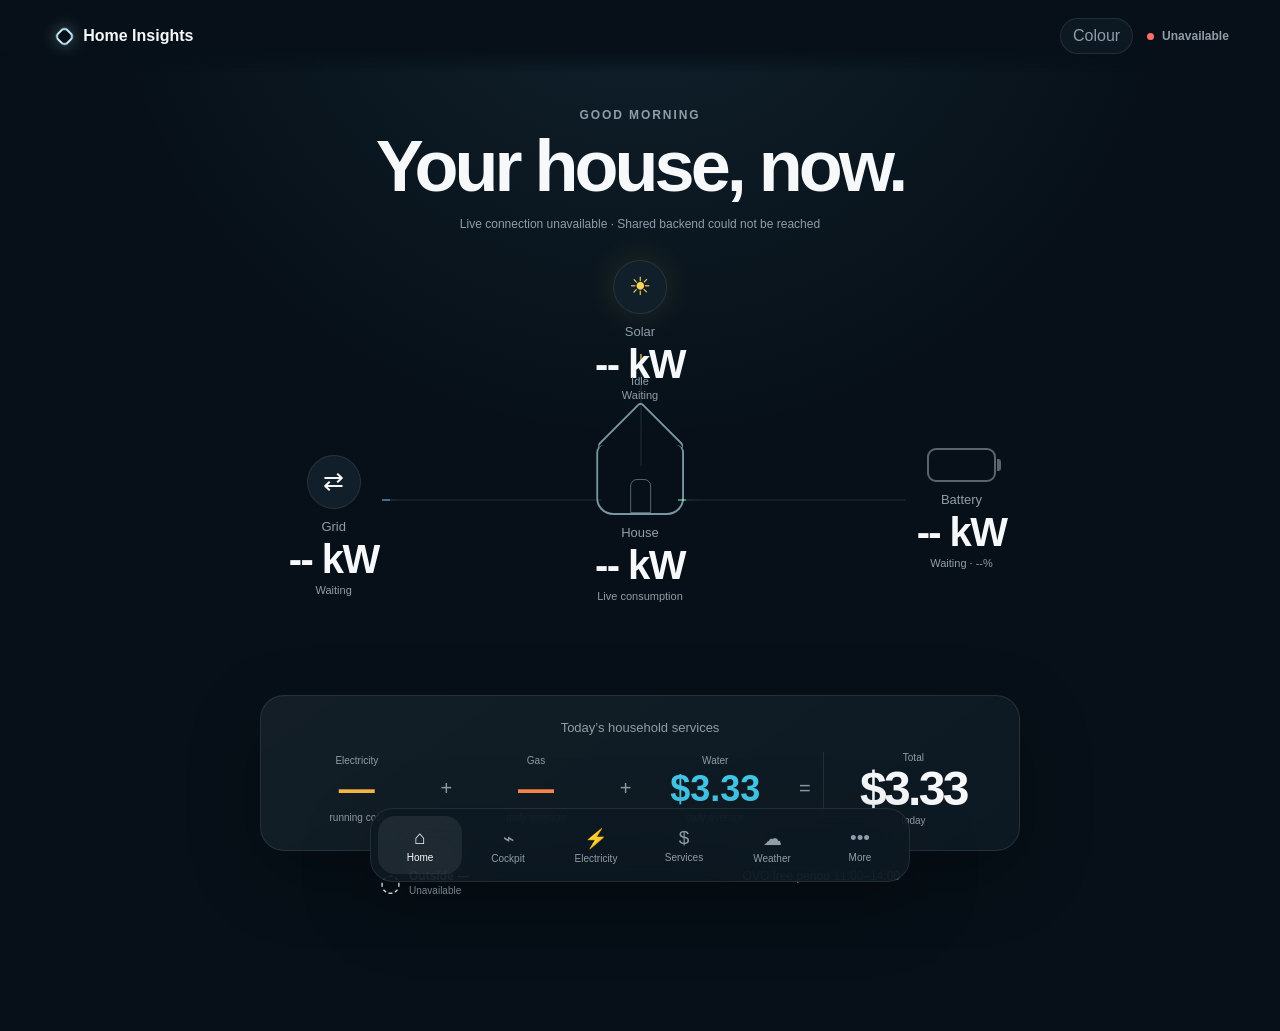
==== index.html @ d52b0e2b "cockpit" ====
<!doctype html>
<html lang="en">
<head>
  <meta charset="utf-8">
  <meta name="viewport" content="width=device-width,initial-scale=1,viewport-fit=cover">
  <meta name="theme-color" content="#071018">
  <title>Home Insights</title>
  <link rel="stylesheet" href="css/app.css">
  <link rel="stylesheet" href="css/electricity.css">
  <link rel="stylesheet" href="css/design-system.css?v=20260808v1">
  <link rel="stylesheet" href="css/cockpit.css?v=20260830v1">
</head>
<body>
  <div class="app-shell">
    <header class="topbar">
      <button class="brand" data-page-link="home" aria-label="Home Insights home"><span class="brand-mark"></span><span>Home Insights</span></button>
      <div class="top-actions">
        <div class="theme-picker" aria-label="Colour scheme">
          <button class="theme-button" id="themeButton" aria-expanded="false" aria-controls="themeMenu">Colour</button>
          <div class="theme-menu" id="themeMenu" hidden>
            <button data-theme="minimal"><i class="theme-swatch minimal"></i>Minimal</button>
            <button data-theme="original"><i class="theme-swatch original"></i>Original</button>
            <button data-theme="lcars"><i class="theme-swatch lcars"></i>LCARS</button>
            <button data-theme="tron"><i class="theme-swatch tron"></i>Tron</button>
            <button data-theme="hal"><i class="theme-swatch hal"></i>2001</button>
          </div>
        </div>
        <div class="live-pill" id="livePill"><span></span><b id="liveText">Connecting</b></div>
      </div>
    </header>

    <main>
      <section class="page active" id="home" aria-labelledby="homeTitle">
        <div class="page-intro home-intro"><p class="eyebrow" id="greeting">Good evening</p><h1 id="homeTitle">Your house, now.</h1><p class="updated" id="updatedAt">Waiting for live data…</p></div>
        <div class="home-stage" aria-label="Live household electricity flow">
          <div class="flow-path path-solar" id="solarFlow"><i></i></div><div class="flow-path path-grid" id="gridFlow"><i></i></div><div class="flow-path path-battery" id="batteryFlow"><i></i></div>
          <button class="energy-node node-solar" data-page-link="solar"><span class="node-icon sun-icon">☀</span><span class="node-label">Solar</span><strong id="solarNow">-- kW</strong><small id="solarState">Waiting</small></button>
          <button class="energy-node node-grid" data-page-link="electricity"><span class="node-icon">⇄</span><span class="node-label">Grid <b class="free-badge" id="freeBadge" hidden>FREE</b></span><strong id="gridNow">-- kW</strong><small id="gridState">Waiting</small></button>
          <div class="house-node"><span class="house-status" id="houseState">Idle</span><span class="house-outline"><i></i></span><span class="node-label">House</span><strong id="houseNow">-- kW</strong><small>Live consumption</small></div>
          <button class="energy-node node-battery" data-page-link="battery"><span class="battery-icon"><i id="batteryFill"></i></span><span class="node-label">Battery</span><strong id="batteryPowerNow">-- kW</strong><small><span id="batteryState">Waiting</span> · <span id="batterySoc">--%</span></small></button>
        </div>
        <button class="today-cost" data-page-link="costs"><span>Today’s household services</span><div class="home-cost-equation"><div><small>Electricity</small><b id="homeElectricityCost">—</b><em>running cost</em></div><i>+</i><div><small>Gas</small><b id="homeGasCost">—</b><em>daily average</em></div><i>+</i><div><small>Water</small><b id="homeWaterCost">—</b><em>daily average</em></div><i>=</i><div class="home-cost-result"><small>Total</small><strong id="homeTotalCost">—</strong><em>today</em></div></div></button>
        <div class="home-foot"><button class="weather-glance" data-page-link="weather"><span id="weatherIcon">◌</span><b id="outsideTemp">Outside —</b><small id="weatherSummary">Weather loading…</small></button><span id="tariffStatus">OVO free period 11:00–14:00</span></div>
      </section>

      <section class="page" id="electricity" aria-labelledby="electricityTitle">
        <div class="electricity-intro-row">
          <div class="page-intro electricity-intro"><p class="eyebrow">Electricity</p><h1 id="electricityTitle">Energy, cost and history.</h1><p class="electricity-subtitle">Live household energy above. Your complete grid history below.</p></div>
          <div class="electricity-live-status"><span class="pulse-dot"></span><b>Live</b><small id="electricityLiveStatus">Home Assistant connected</small></div>
        </div>
        <section class="electricity-hero" aria-label="Today’s electricity summary">
          <button class="electricity-cost-hero" data-expand="electricityCost">
            <span class="cost-kicker" id="electricityCostKicker">Today’s electricity</span>
            <strong id="electricityTotal">—</strong>
            <span class="cost-caption" id="electricitySelectedDate">Today so far</span>
            <span class="cost-detail-link">View calculation <i>⌄</i></span>
          </button>
          <div class="daily-flow electricity-flow-grid">
            <div class="flow-total flow-solar"><span>Solar</span><strong id="solarToday">—</strong><small id="solarPeriodLabel">generated</small></div>
            <div class="flow-total flow-house"><span>House</span><strong id="loadToday">—</strong><small id="loadPeriodLabel">used</small></div>
            <div class="flow-total flow-import"><span>Imported</span><strong id="importToday">—</strong><small>from grid</small></div>
            <div class="flow-total flow-export"><span>Exported</span><strong id="exportToday">—</strong><small>to grid</small></div>
          </div>
        </section>
        <div class="details-panel electricity-cost-panel" id="electricityCost"><div><span id="supplyLabel">Supply charge</span><strong id="supplyCost">—</strong></div><div><span>Paid imports</span><strong id="paidEnergyCost">—</strong></div><div><span>Free 11–2 energy</span><strong id="freeEnergyUsed">— kWh</strong></div><div><span>Feed-in credit</span><strong class="negative-value" id="exportCredit">—</strong></div><div class="details-total"><span id="netCostLabel">Net electricity cost</span><strong id="electricityDetailTotal">—</strong></div></div>
        <section class="explore-section electricity-flow-section" aria-labelledby="energyFlowTitle">
          <div class="explore-head electricity-explore-head">
            <div><p class="eyebrow" id="energyFlowEyebrow">Today · energy flow</p><h2 id="energyFlowTitle">Where the electricity went</h2><p class="chart-note">Band width represents energy. Choose any imported Sigenergy day.</p></div><div class="sankey-date-control"><label for="sankeyDate">Date</label><input id="sankeyDate" type="date"><small id="sankeyStatus">Shared backend</small></div>
          </div>
          <div class="sankey-card">
            <div class="sankey-diagram" id="energySankey" aria-label="Today’s household energy flow diagram"></div>
            <div class="sankey-summary" id="sankeySummary">
              <div><span>Solar direct to house</span><strong id="flowSolarHouse">—</strong></div>
              <div><span>Solar to battery</span><strong id="flowSolarBattery">—</strong></div>
              <div><span>Solar exported</span><strong id="flowSolarGrid">—</strong></div>
              <div><span>Grid to house</span><strong id="flowGridHouse">—</strong></div>
              <div><span>Grid to battery</span><strong id="flowGridBattery">—</strong></div>
              <div><span>Battery to house</span><strong id="flowBatteryHouse">—</strong></div>
            </div>
          </div>
        </section>
        <section class="explore-section electricity-live-chart-section">
          <div class="explore-head electricity-explore-head"><div><p class="eyebrow" id="powerChartEyebrow">Today · live</p><h2 id="powerChartTitle">Power flows through the day</h2><p class="chart-note" id="powerChartNote">Sigenergy-style live power: solar and grid import above zero; battery charging, grid export and other outward flows below zero.</p></div></div>
          <div class="live-series-legend"><span class="solar">Solar</span><span class="battery">Battery</span><span class="grid">Grid</span><span class="load">Load</span></div>
          <div class="interactive-chart sigenergy-chart live-power-chart" id="electricityLiveChart" aria-label="Live power metrics chart"></div>
        </section>
        <section class="explore-section electricity-history-section">
          <div class="explore-head electricity-explore-head"><div><p class="eyebrow">Electricity history</p><h2>Grid import and solar export</h2><p class="chart-note" id="electricityHistoryNote">Actual Powershop half-hour meter data from 1 Jan 2019 to 18 Sep 2025.</p></div>
          <div class="range-control electricity-range" data-chart-range="electricity"><button data-range="7">1W</button><button data-range="30">1M</button><button data-range="365">1Y</button><button class="active" data-range="all">All</button></div></div>
          <div class="year-strip" data-chart-range-secondary="electricity" aria-label="Choose historical year"><button data-range="year:2019">2019</button><button data-range="year:2020">2020</button><button data-range="year:2021">2021</button><button data-range="year:2022">2022</button><button data-range="year:2023">2023</button><button data-range="year:2024">2024</button><button data-range="year:2025">2025</button><button class="active" data-range="all">All years</button></div>
          <div class="history-kpis"><div><span>Period imported</span><strong id="historyImport">—</strong></div><div><span>Period exported</span><strong id="historyExport">—</strong></div><div><span>Net grid energy</span><strong id="historyNet">—</strong></div><div><span>Coverage</span><strong id="historyCoverage">—</strong></div></div>
          <div class="series-toggle" data-series-toggle="electricity"><button class="active" data-series="import">Import</button><button class="active" data-series="export">Export</button><button data-series="net">Net grid</button></div>
          <div class="history-scroll-shell"><div class="interactive-chart history-bar-chart" id="electricityChart" aria-label="Scrollable electricity history chart"></div></div><p class="scroll-hint">Drag or scroll sideways to move through time.</p>
          <div class="timeline-events"><span style="--event-pos:0%"><i></i>2019 data begins</span><span style="--event-pos:82%"><i></i>Battery · Aug 2025</span><span style="--event-pos:84%"><i></i>Amber · Sep 2025</span><span style="--event-pos:94%"><i></i>OVO · May 2026</span></div>
        </section>
      </section>

      <section class="page centered-page" id="battery" aria-labelledby="batteryTitle">
        <div class="page-intro centered"><p class="eyebrow">Battery</p><h1 id="batteryTitle">Stored energy.</h1></div>
        <div class="battery-hero"><div class="battery-shell"><div id="batteryHeroFill"></div></div><strong id="batteryHeroSoc">--%</strong><span id="batteryHeroKwh">— kWh usable</span><small id="batteryHeroState">Waiting for live data</small></div>
        <section class="explore-section"><div class="explore-head"><div><p class="eyebrow">Explore</p><h2>Charge history</h2></div><div class="range-control" data-chart-range="battery"><button class="active" data-range="live">Live</button><button data-range="7">7D</button><button data-range="30">30D</button></div></div><div class="interactive-chart" id="batteryChart" aria-label="Interactive battery chart"></div></section>
      </section>

      <section class="page centered-page" id="solar" aria-labelledby="solarTitle">
        <div class="page-intro centered"><p class="eyebrow">Solar</p><h1 id="solarTitle">Today’s sunlight.</h1></div>
        <div class="solar-hero"><div class="solar-orb">☀</div><strong id="solarHeroNow">-- kW</strong><span>producing now</span><small id="solarHeroToday">Today — kWh</small></div>
        <section class="explore-section"><div class="explore-head"><div><p class="eyebrow">Explore</p><h2>Generation history</h2></div><div class="range-control" data-chart-range="solar"><button class="active" data-range="live">Live</button><button data-range="7">7D</button><button data-range="30">30D</button><button data-range="365">1Y</button></div></div><div class="interactive-chart" id="solarChart" aria-label="Interactive solar chart"></div></section>
      </section>

      <section class="page" id="costs" aria-labelledby="costsTitle">
        <div class="page-intro"><p class="eyebrow">Services</p><h1 id="costsTitle">What the house cost.</h1><input class="date-picker" id="costDate" type="date" aria-label="Choose date"></div>
        <div class="service-costs"><button class="service-card electricity-service" data-expand="serviceElectricity"><span>⚡</span><small>Electricity</small><strong id="costElectricity">—</strong><em>Tariff calculated</em></button><button class="service-card gas-service" data-page-link="gas"><span>♨</span><small>Gas</small><strong id="costGas">—</strong><em id="costGasCaption">Add a meter reading</em></button><button class="service-card water-service" data-expand="serviceWater"><span>●</span><small>Water</small><strong id="costWater">—</strong><em id="costWaterCaption">Latest bill daily average</em></button></div>
        <div class="service-total"><span>Total</span><strong id="costTotal">—</strong></div>
        <div class="details-panel service-detail" id="serviceElectricity"><p>Supply charge + paid imports − export credit. Imports from 11:00–14:00 are free.</p></div><div class="details-panel service-detail" id="serviceGas"><p>Gas is averaged between consecutive meter readings or bills.</p></div><div class="details-panel service-detail" id="serviceWater"><p>Water is averaged across each billing period.</p></div>
        <section class="explore-section"><div class="explore-head"><div><p class="eyebrow">Explore</p><h2>Services over time</h2></div><div class="range-control" data-chart-range="costs"><button data-range="7">7D</button><button class="active" data-range="30">30D</button><button data-range="365">1Y</button></div></div><div class="chart-legend"><span><i class="legend-electricity"></i>Electricity</span><span><i class="legend-gas"></i>Gas</span><span><i class="legend-water"></i>Water</span></div><div class="interactive-chart" id="costsChart" aria-label="Interactive household services cost chart"></div></section>
      </section>

      <section class="page gas-v2-page" id="gas" aria-labelledby="gasTitle">
        <div class="page-intro gas-intro"><div><p class="eyebrow">Gas · V2</p><h1 id="gasTitle">Use less. See the difference.</h1><p class="updated" id="gasCoverage">Add two cumulative meter readings to calculate actual usage between them.</p></div><button class="gas-add-button" data-open-meter="gas">+ Add meter reading</button></div>
        <section class="gas-hero" aria-label="Latest gas usage">
          <div class="gas-hero-main"><span>Latest measured period</span><strong id="gasLatestDaily">—</strong><small id="gasLatestPeriod">Waiting for two readings</small></div>
          <div class="gas-kpi"><span>Gas used</span><strong id="gasLatestMj">—</strong><small id="gasLatestUnits">between readings</small></div>
          <div class="gas-kpi"><span>Estimated cost</span><strong id="gasLatestCost">—</strong><small>usage + daily supply</small></div>
          <div class="gas-kpi"><span>Change</span><strong id="gasLatestChange">—</strong><small id="gasChangeCaption">versus previous period</small></div>
        </section>
        <section class="gas-goal-card">
          <div><p class="eyebrow">Reduction goal</p><h2>On the way to zero gas.</h2><p id="gasGoalText">Your first two readings establish the baseline.</p></div>
          <div class="gas-goal-meter"><div><i id="gasGoalFill"></i></div><strong id="gasGoalPercent">—</strong><small>reduction from baseline</small></div>
        </section>
        <section class="explore-section gas-history-section">
          <div class="explore-head"><div><p class="eyebrow">Daily profile</p><h2>Usage between meter readings</h2><p class="chart-note">Each interval is spread evenly across its days. Drag or scroll sideways to move through time.</p></div><div class="range-control" id="gasRange"><button data-gas-range="30">1M</button><button class="active" data-gas-range="90">3M</button><button data-gas-range="365">1Y</button><button data-gas-range="all">All</button></div></div>
          <div class="gas-chart-legend"><span><i></i>Daily gas</span><span id="gasChartUnit">MJ/day</span></div>
          <div class="gas-chart-shell" id="gasChart" aria-label="Scrollable daily gas use chart"></div>
        </section>
        <section class="gas-lower-grid">
          <div class="gas-panel"><div class="gas-panel-head"><div><p class="eyebrow">Readings</p><h2>Meter history</h2></div><button class="gas-secondary-button" data-open-meter="gas">Add reading</button></div><div id="gasReadingList" class="gas-reading-list"></div></div>
          <div class="gas-panel"><div class="gas-panel-head"><div><p class="eyebrow">Calculation</p><h2>Gas settings</h2></div></div><div class="gas-settings-grid"><label>Energy conversion <span>MJ per meter unit</span><input id="gasMjPerUnit" type="number" min="0.01" step="0.01" value="38.61"></label><label>Usage rate <span>cents per MJ</span><input id="gasRate" type="number" min="0" step="0.001" value="3.20"></label><label>Daily supply <span>dollars per day</span><input id="gasSupply" type="number" min="0" step="0.01" value="0.90"></label></div><p class="gas-settings-note">Enter the conversion and rates shown on your latest gas bill. Changes save automatically in this browser.</p></div>
        </section>
      </section>


      <section class="page cockpit-page" id="cockpit" aria-labelledby="cockpitTitle">
        <div class="cockpit-header">
          <div><p class="cockpit-kicker">Whole-house command</p><h1 id="cockpitTitle">COCKPIT</h1></div>
          <div class="cockpit-clock"><strong id="cockpitTime">--:--:--</strong><span id="cockpitDate">SYSTEM TIME</span></div>
          <div class="cockpit-status"><i id="cockpitStatusLamp"></i><b id="cockpitLinkState">LINKING</b><span id="cockpitUpdated">Awaiting telemetry</span></div>
        </div>

        <div class="cockpit-alert" id="cockpitTariff"><b>PAID GRID</b><span>Free import window 11:00–14:00</span><strong id="cockpitTariffCountdown">—</strong></div>

        <div class="cockpit-grid">
          <section class="cockpit-panel cockpit-energy">
            <header><span>01</span><div><b>POWER ROUTING</b><small>LIVE · kW</small></div></header>
            <div class="cockpit-flow" aria-label="Live electricity flow">
              <div class="cp-source cp-solar"><span>☀</span><small>SOLAR</small><strong id="cpSolar">—</strong></div>
              <div class="cp-source cp-grid"><span>⇄</span><small>GRID</small><strong id="cpGrid">—</strong><em id="cpGridMode">IDLE</em></div>
              <div class="cp-core"><i></i><small>HOUSE LOAD</small><strong id="cpHouse">—</strong></div>
              <div class="cp-source cp-battery"><span class="cp-battery-shell"><i id="cpBatteryFill"></i></span><small>BATTERY</small><strong id="cpBattery">—</strong><em id="cpBatteryMode">IDLE</em></div>
              <svg class="cp-flow-lines" viewBox="0 0 600 330" aria-hidden="true"><path class="solar-line" d="M300 55V134"/><path class="grid-line" d="M105 205H244"/><path class="battery-line" d="M356 205H495"/></svg>
            </div>
            <div class="cockpit-soc"><span>STATE OF CHARGE</span><div><i id="cpSocBar"></i></div><strong id="cpSoc">—%</strong></div>
          </section>

          <section class="cockpit-panel cockpit-resources">
            <header><span>02</span><div><b>RESOURCE LOAD</b><small>TODAY / CURRENT PERIOD</small></div></header>
            <div class="cp-resource electricity"><span>⚡</span><div><small>ELECTRICITY</small><strong id="cpElectricityUse">— kWh</strong><em id="cpElectricityCost">—</em></div><svg id="cpElectricitySpark" viewBox="0 0 160 38"></svg></div>
            <div class="cp-resource gas"><span>♨</span><div><small>GAS</small><strong id="cpGasUse">— MJ</strong><em id="cpGasCost">—</em></div><svg id="cpGasSpark" viewBox="0 0 160 38"></svg></div>
            <div class="cp-resource water"><span>●</span><div><small>WATER</small><strong id="cpWaterUse">— L</strong><em id="cpWaterCost">—</em></div><svg id="cpWaterSpark" viewBox="0 0 160 38"></svg></div>
            <div class="cp-total"><span>HOUSEHOLD SERVICES</span><strong id="cpTotalCost">—</strong><small>today</small></div>
          </section>

          <section class="cockpit-panel cockpit-environment">
            <header><span>03</span><div><b>ENVIRONMENT</b><small>BRUNSWICK / LOCAL</small></div></header>
            <div class="cp-weather"><span id="cpWeatherIcon">◌</span><strong id="cpOutsideTemp">—°</strong><div><b id="cpWeatherText">LOADING</b><small>Feels <i id="cpFeels">—°</i></small></div></div>
            <div class="cp-facts"><div><span>HUMIDITY</span><strong id="cpHumidity">—%</strong></div><div><span>WIND</span><strong id="cpWind">—</strong></div><div><span>RAIN</span><strong id="cpRain">—%</strong></div><div><span>FORECAST</span><strong id="cpForecast">—</strong></div></div>
          </section>

          <section class="cockpit-panel cockpit-infrastructure">
            <header><span>04</span><div><b>INFRASTRUCTURE</b><small>OPTIONAL HA ENTITIES</small></div></header>
            <div class="cp-infra-grid" id="cpInfrastructure"><div><span>HOME ASSISTANT</span><strong id="cpHaStatus">CHECKING</strong><small id="cpHaDetail">Shared bridge</small></div><div><span>INTERNET</span><strong id="cpInternet">NOT MAPPED</strong><small id="cpInternetDetail">Add optional entity mapping</small></div><div><span>NETWORK</span><strong id="cpNetwork">NOT MAPPED</strong><small id="cpNetworkDetail">Latency / throughput</small></div><div><span>RECORDER</span><strong id="cpRecorder">CHECKING</strong><small id="cpRecorderDetail">Daily history</small></div></div>
          </section>

          <section class="cockpit-panel cockpit-controls">
            <header><span>05</span><div><b>HOUSE CONTROLS</b><small>HOME ASSISTANT · ALLOW-LISTED</small></div></header>
            <div class="cp-control-message" id="cpControlMessage">Safe controls appear here when configured in the Home Assistant bridge.</div>
            <div class="cp-control-grid" id="cpControls"></div>
          </section>

          <section class="cockpit-panel cockpit-log">
            <header><span>06</span><div><b>EVENT STREAM</b><small>LOCAL SESSION</small></div></header>
            <ol id="cpEventLog"><li><time>--:--</time><span>Cockpit initialising</span></li></ol>
          </section>
        </div>
      </section>

      <section class="page" id="weather" aria-labelledby="weatherTitle">
        <div class="page-intro"><p class="eyebrow">Weather</p><h1 id="weatherTitle">Outside, and what comes next.</h1><p class="updated" id="weatherUpdated">Loading Brunswick forecast…</p></div>
        <div class="weather-hero"><div><span id="weatherHeroIcon">◌</span><strong id="weatherHeroTemp">—°</strong><p id="weatherHeroText">Loading…</p></div><div class="weather-facts"><span>Feels like <b id="feelsLike">—°</b></span><span>Rain <b id="rainChance">—%</b></span><span>Wind <b id="windSpeed">— km/h</b></span><span>Humidity <b id="humidity">—%</b></span></div></div>
        <div class="hourly-strip" id="hourlyStrip"></div>
        <section class="explore-section"><div class="explore-head"><div><p class="eyebrow">Forecast</p><h2>Next seven days</h2></div></div><div class="forecast-list" id="forecastList"></div></section>
      </section>

      <section class="page" id="meters" aria-labelledby="metersTitle">
        <div class="page-intro"><p class="eyebrow">Meters</p><h1 id="metersTitle">Add a reading.</h1><p class="updated">Type the meter number manually. A photo is optional evidence only; no OCR is used.</p></div>
        <div class="meter-grid">
          <article class="meter-card"><span class="meter-symbol gas-symbol">♨</span><h2>Gas</h2><p>Last reading</p><strong id="gasLastReading">—</strong><small id="gasLastDate">No reading saved</small><button class="primary-action" data-open-meter="gas">Add gas reading</button></article>
          <article class="meter-card"><span class="meter-symbol water-symbol">●</span><h2>Water</h2><p>Last reading</p><strong id="waterLastReading">—</strong><small id="waterLastDate">No reading saved</small><button class="primary-action" data-open-meter="water">Add water reading</button></article>
        </div>
        <div class="meter-entry" id="meterEntry" hidden>
          <div class="meter-entry-head"><div><p class="eyebrow" id="meterKindLabel">Meter</p><h2>New reading</h2></div><button id="closeMeterEntry">Close</button></div>
          <div class="entry-grid"><label>Cumulative meter reading<input id="meterValue" inputmode="decimal" placeholder="Type the number shown on the meter"></label><label>Date and time<input id="meterDate" type="datetime-local"></label></div>
          <label class="photo-input">Optional meter photo<input id="meterPhoto" type="file" accept="image/*" capture="environment"><span>Choose or take photo</span></label><img id="meterPreview" class="meter-preview" alt="Meter photo preview" hidden>
          <p class="entry-note">Manual entry is the primary workflow. The photo is shown only so you can check what you typed; it is not read automatically.</p>
          <button class="primary-action" id="saveMeterReading">Save reading</button><small class="entry-note" id="meterSyncStatus">Shared-sheet sync with offline fallback.</small>
        </div>
        <section class="explore-section"><div class="explore-head"><div><p class="eyebrow">Reading history</p><h2>Gas and water records</h2></div></div><div class="records-list" id="meterRecords"></div></section>
      </section>

      <section class="page" id="data" aria-labelledby="dataTitle">
        <div class="page-intro"><p class="eyebrow">Detailed data</p><h1 id="dataTitle">The full record.</h1><p class="updated">This is the deliberate deep-data layer: searchable, editable and exportable.</p></div>
        <div class="data-controls"><select id="dataSource"><option value="daily">Daily ledger</option><option value="meters">Meter readings</option><option value="live">Live samples</option></select><input id="dataSearch" placeholder="Filter records"><button id="downloadCsv">Download CSV</button></div>
        <div class="data-table-wrap"><table class="data-table"><thead id="dataHead"></thead><tbody id="dataBody"></tbody></table></div>
        <div class="chart-empty" id="dataEmpty" hidden><div><strong>No records yet</strong>Live and historical source data will appear here without cluttering the main screens.</div></div>
      </section>

      <section class="page" id="more" aria-labelledby="moreTitle"><div class="page-intro"><p class="eyebrow">More</p><h1 id="moreTitle">Tools and records.</h1></div><div class="more-grid"><button data-page-link="meters"><span>◉</span><b>Meter readings</b><small>Add gas and water readings or photos</small></button><button data-page-link="weather"><span>☁</span><b>Weather</b><small>Hourly and seven-day forecast</small></button><button data-page-link="data"><span>≡</span><b>Detailed data</b><small>Search, inspect and export records</small></button><button data-page-link="ask"><span>⌕</span><b>Ask Home Insights</b><small>Ask questions about dates and costs</small></button></div></section>

      <section class="page ask-page" id="ask" aria-labelledby="askTitle"><div class="page-intro centered"><p class="eyebrow">Ask Home Insights</p><h1 id="askTitle">Ask about your house.</h1></div><form class="ask-form" id="askForm"><input id="askInput" placeholder="How much did gas and water cost on 7 April 2026?" autocomplete="off"><button type="submit" aria-label="Ask">↑</button></form><div class="ask-answer" id="askAnswer" hidden></div></section>
    </main>

    <nav class="bottom-nav" aria-label="Primary navigation"><button class="active" data-page-link="home"><span>⌂</span><small>Home</small></button><button data-page-link="cockpit"><span>⌁</span><small>Cockpit</small></button><button data-page-link="electricity"><span>⚡</span><small>Electricity</small></button><button data-page-link="costs"><span>$</span><small>Services</small></button><button data-page-link="weather"><span>☁</span><small>Weather</small></button><button data-page-link="more"><span>•••</span><small>More</small></button></nav>
  </div>
  <script src="js/data.js?v=20260726v2"></script>
  <script src="js/api.js?v=20260726v2"></script>
  <script src="js/history-data.js?v=20260726v2"></script>
  <script src="js/core.js?v=20260808v3"></script>
  <script src="js/water-history.js?v=20260808v1"></script>
  <script src="js/router.js?v=20260726v2"></script>
  <script src="js/charts.js?v=20260726v2"></script>
  <script src="js/sankey.js?v=20260726v2"></script>
  <script src="js/theme.js?v=20260726v2"></script>
  <script src="js/costs.js?v=20260726v2"></script>
  <script src="js/live.js?v=20260726v2"></script>
  <script src="js/weather.js?v=20260726v2"></script>
  <script src="js/local-data.js?v=20260726v2"></script>
  <script src="js/gas-v2.js?v=20260808v2"></script>
  <script src="js/cloud-meters.js?v=20260808v1"></script>
  <script src="js/chart-interactions.js?v=20260808v1"></script>
  <script src="js/electricity-date.js?v=20260726v3"></script>
  <script src="js/cockpit.js?v=20260830v1"></script>
  <script src="js/bootstrap.js?v=20260726v3"></script>
</body>
</html>
---- css/app.css ----
:root{--bg:#071018;--surface:#0d1922;--surface2:#111f2a;--line:rgba(255,255,255,.09);--text:#f6f8fa;--muted:#8f9da8;--solar:#ffd45b;--grid:#72a7ff;--battery:#68e09b;--water:#55d7f3;--gas:#ff9a62;--accent:#c5efff;--shadow:0 24px 70px rgba(0,0,0,.28);font-family:Inter,-apple-system,BlinkMacSystemFont,"Segoe UI",sans-serif;color-scheme:dark}*{box-sizing:border-box}html{background:var(--bg)}body{margin:0;background:radial-gradient(circle at 50% -10%,rgba(92,172,205,.12),transparent 34rem),var(--bg);color:var(--text);min-height:100vh}button,input{font:inherit}.app-shell{min-height:100vh;padding-bottom:94px}.topbar{height:72px;display:flex;align-items:center;justify-content:space-between;padding:0 clamp(20px,4vw,56px);position:sticky;top:0;z-index:20;background:linear-gradient(var(--bg) 70%,transparent);backdrop-filter:blur(12px)}.brand{border:0;background:none;color:var(--text);display:flex;align-items:center;gap:11px;font-size:16px;font-weight:700;cursor:pointer}.brand-mark{width:15px;height:15px;border:2px solid var(--accent);border-radius:5px;transform:rotate(45deg);box-shadow:0 0 15px rgba(197,239,255,.35)}.live-pill{display:flex;align-items:center;gap:8px;color:var(--muted);font-size:12px}.live-pill span{width:7px;height:7px;border-radius:50%;background:#f0b45d}.live-pill.live span{background:var(--battery);box-shadow:0 0 12px var(--battery)}.live-pill.error span{background:#ff7069}.live-pill b{font-weight:600}main{width:min(1120px,100%);margin:0 auto;padding:12px clamp(20px,4vw,48px) 40px}.page{display:none;animation:appear .35s ease}.page.active{display:block}@keyframes appear{from{opacity:0;transform:translateY(8px)}to{opacity:1;transform:none}}.page-intro{margin:24px 0 34px}.page-intro.centered{text-align:center}.home-intro{text-align:center;margin-bottom:8px}.eyebrow{margin:0 0 9px;color:var(--muted);font-size:12px;text-transform:uppercase;letter-spacing:.16em;font-weight:700}.page-intro h1{font-size:clamp(38px,6vw,72px);line-height:.98;letter-spacing:-.055em;margin:0;font-weight:650}.updated{color:var(--muted);font-size:12px;margin:15px 0 0}.home-stage{position:relative;width:min(760px,100%);height:490px;margin:0 auto}.energy-node,.house-node{position:absolute;border:0;color:var(--text);text-align:center;background:none;display:flex;flex-direction:column;align-items:center;z-index:3}.energy-node{cursor:pointer}.node-label{font-size:13px;color:var(--muted);margin-top:10px}.energy-node strong,.house-node strong{font-size:clamp(25px,4vw,40px);letter-spacing:-.04em;margin-top:3px}.energy-node small,.house-node small{color:var(--muted);font-size:11px;margin-top:2px}.node-icon{width:54px;height:54px;border-radius:50%;display:grid;place-items:center;font-size:25px;background:var(--surface2);border:1px solid var(--line)}.sun-icon{color:var(--solar);box-shadow:0 0 35px rgba(255,212,91,.12)}.node-solar{left:50%;top:20px;transform:translateX(-50%)}.node-grid{left:3%;top:215px}.node-battery{right:1%;top:208px}.house-node{left:50%;top:188px;transform:translateX(-50%)}.house-outline{width:88px;height:70px;position:relative;border:2px solid rgba(197,239,255,.6);border-top:0;border-radius:8px 8px 17px 17px;margin-top:18px}.house-outline:before{content:"";position:absolute;width:61px;height:61px;border-left:2px solid rgba(197,239,255,.6);border-top:2px solid rgba(197,239,255,.6);transform:rotate(45deg);top:-31px;left:11px;border-radius:5px}.house-outline i{position:absolute;width:21px;height:34px;border:1px solid rgba(197,239,255,.38);bottom:0;left:32px;border-radius:7px 7px 0 0}.battery-icon{width:69px;height:34px;border:2px solid rgba(255,255,255,.35);border-radius:9px;padding:4px;position:relative}.battery-icon:after{content:"";position:absolute;right:-7px;top:9px;width:4px;height:12px;background:rgba(255,255,255,.35);border-radius:0 3px 3px 0}.battery-icon i{display:block;height:100%;width:0;background:var(--battery);border-radius:4px;transition:width .7s ease}.flow-path{position:absolute;z-index:1;overflow:hidden;opacity:.58}.flow-path:before{content:"";position:absolute;background:rgba(255,255,255,.10)}.flow-path i{position:absolute;display:block;width:8px;height:8px;border-radius:50%;background:currentColor;box-shadow:0 0 15px currentColor;animation:travel 2.4s linear infinite}.path-solar{color:var(--solar);width:2px;height:112px;left:50%;top:115px}.path-solar:before{width:2px;height:100%}.path-solar i{left:-3px;animation-name:travelV}.path-grid{color:var(--grid);height:2px;left:16%;right:55%;top:260px}.path-grid:before{height:2px;width:100%}.path-grid i{top:-3px}.path-battery{color:var(--battery);height:2px;left:55%;right:15%;top:260px}.path-battery:before{height:2px;width:100%}.path-battery i{top:-3px;animation-direction:reverse}@keyframes travel{from{left:-8px}to{left:100%}}@keyframes travelV{from{top:-8px}to{top:100%}}.flow-path.paused i{animation-play-state:paused;opacity:.15}.today-cost{display:flex;flex-direction:column;align-items:center;width:min(520px,100%);margin:-34px auto 0;padding:24px;border:1px solid var(--line);border-radius:24px;background:linear-gradient(145deg,rgba(255,255,255,.025),transparent),var(--surface);color:var(--text);cursor:pointer;box-shadow:var(--shadow)}.today-cost span{font-size:13px;color:var(--muted)}.today-cost strong{font-size:clamp(40px,7vw,64px);letter-spacing:-.055em;margin:5px 0}.today-cost small{font-size:11px;color:var(--muted)}.home-foot{width:min(520px,100%);margin:18px auto 0;display:flex;justify-content:space-between;color:var(--muted);font-size:12px}.bottom-nav{position:fixed;z-index:30;left:50%;bottom:18px;transform:translateX(-50%);display:flex;gap:4px;padding:7px;border:1px solid var(--line);border-radius:23px;background:rgba(13,25,34,.86);backdrop-filter:blur(18px);box-shadow:var(--shadow)}.bottom-nav button{width:84px;height:58px;border:0;border-radius:17px;background:none;color:var(--muted);display:flex;flex-direction:column;align-items:center;justify-content:center;gap:3px;cursor:pointer}.bottom-nav button span{font-size:19px}.bottom-nav button small{font-size:10px}.bottom-nav button.active{background:rgba(255,255,255,.07);color:var(--text)}.daily-flow{display:grid;grid-template-columns:repeat(4,1fr);gap:12px;margin-bottom:28px}.flow-total{min-height:160px;border:1px solid var(--line);border-radius:24px;background:var(--surface);padding:22px;display:flex;flex-direction:column;justify-content:flex-end}.flow-total span{color:var(--muted);font-size:12px}.flow-total strong{font-size:34px;letter-spacing:-.04em;margin-top:6px}.expand-card{width:100%;border:1px solid var(--line);border-radius:26px;background:var(--surface);color:var(--text);padding:25px 28px;display:flex;justify-content:space-between;align-items:center;cursor:pointer;text-align:left}.expand-card span{display:flex;flex-direction:column}.expand-card small{color:var(--muted)}.expand-card strong{font-size:44px;letter-spacing:-.04em}.expand-card>b{font-size:12px;color:var(--muted)}.expand-card.open i{display:inline-block;transform:rotate(180deg)}.details-panel{display:none;margin-top:12px;border:1px solid var(--line);border-radius:24px;background:var(--surface);padding:20px 28px}.details-panel.open{display:block;animation:appear .25s ease}.details-panel>div{display:flex;justify-content:space-between;padding:15px 0;border-bottom:1px solid var(--line);color:var(--muted)}.details-panel>div strong{color:var(--text)}.details-panel .details-total{font-size:20px;border:0;color:var(--text)}.details-panel p{font-size:12px;color:var(--muted);line-height:1.6;margin:10px 0 0}.centered-page{min-height:70vh}.battery-hero,.solar-hero{display:flex;flex-direction:column;align-items:center;justify-content:center;min-height:430px}.battery-shell{width:min(480px,74vw);height:180px;border:5px solid rgba(255,255,255,.24);border-radius:38px;padding:13px;position:relative}.battery-shell:after{content:"";position:absolute;right:-25px;top:53px;width:18px;height:64px;border-radius:0 13px 13px 0;background:rgba(255,255,255,.24)}.battery-shell div{height:100%;width:0;border-radius:22px;background:linear-gradient(90deg,#55d991,var(--battery));transition:width .8s ease}.battery-hero>strong{font-size:72px;letter-spacing:-.06em;margin-top:28px}.battery-hero span,.solar-hero span{color:var(--muted)}.battery-hero small,.solar-hero small{margin-top:7px;color:var(--muted)}.solar-orb{width:180px;height:180px;border-radius:50%;display:grid;place-items:center;font-size:90px;color:var(--solar);background:radial-gradient(circle,rgba(255,212,91,.18),transparent 67%);filter:drop-shadow(0 0 35px rgba(255,212,91,.18));animation:breathe 4s ease-in-out infinite}@keyframes breathe{50%{transform:scale(1.04);filter:drop-shadow(0 0 50px rgba(255,212,91,.28))}}.solar-hero>strong{font-size:72px;letter-spacing:-.06em;margin-top:20px}.date-picker{margin-top:22px;border:1px solid var(--line);background:var(--surface);color:var(--text);border-radius:14px;padding:11px 14px}.service-costs{display:grid;grid-template-columns:repeat(3,1fr);gap:14px}.service-card{min-height:230px;border:1px solid var(--line);border-radius:27px;background:var(--surface);color:var(--text);padding:25px;text-align:left;display:flex;flex-direction:column;cursor:pointer}.service-card>span{font-size:32px}.service-card small{color:var(--muted);margin-top:auto}.service-card strong{font-size:45px;letter-spacing:-.05em;margin:6px 0}.service-card em{font-size:10px;color:var(--muted);font-style:normal}.electricity-service>span{color:var(--solar)}.gas-service>span{color:var(--gas)}.water-service>span{color:var(--water)}.service-total{margin-top:15px;border-radius:27px;padding:26px 28px;background:linear-gradient(130deg,rgba(197,239,255,.08),transparent),var(--surface);border:1px solid var(--line);display:flex;align-items:end;justify-content:space-between}.service-total span{color:var(--muted)}.service-total strong{font-size:58px;letter-spacing:-.055em}.service-detail{font-size:14px}.ask-page{padding-top:10vh}.ask-form{width:min(760px,100%);margin:50px auto 0;display:flex;border:1px solid var(--line);background:var(--surface);border-radius:25px;padding:8px}.ask-form input{flex:1;border:0;background:none;color:var(--text);padding:16px 18px;outline:none}.ask-form button{width:52px;height:52px;border-radius:18px;border:0;background:var(--accent);color:#071018;font-weight:900;font-size:20px;cursor:pointer}.ask-answer{width:min(760px,100%);margin:18px auto 0;padding:24px;border-radius:24px;background:var(--surface);border:1px solid var(--line);line-height:1.65}.ask-answer strong{font-size:28px}@media(max-width:760px){.topbar{height:62px}.brand{font-size:14px}.page-intro h1{font-size:43px}.home-stage{height:430px}.node-grid{left:0}.node-battery{right:0}.node-icon{width:45px;height:45px}.energy-node strong,.house-node strong{font-size:25px}.house-outline{width:72px;height:58px}.house-outline:before{width:50px;height:50px;top:-26px;left:9px}.house-outline i{left:25px}.path-grid{left:13%;right:57%;top:244px}.path-battery{left:57%;right:13%;top:244px}.house-node{top:178px}.node-grid,.node-battery{top:205px}.today-cost{margin-top:-20px}.home-foot{flex-direction:column;gap:6px;text-align:center}.daily-flow,.service-costs{grid-template-columns:1fr 1fr}.bottom-nav{bottom:10px;width:calc(100% - 20px);justify-content:space-around}.bottom-nav button{width:auto;flex:1}.battery-shell{height:120px}.battery-shell:after{top:35px;height:42px}.service-card{min-height:190px}.service-total strong{font-size:44px}}@media(max-width:480px){.daily-flow,.service-costs{grid-template-columns:1fr}.flow-total{min-height:125px}.home-stage{transform:scale(.92);margin-left:-4%;width:108%}.bottom-nav button small{display:none}.bottom-nav button{height:50px}.app-shell{padding-bottom:78px}}

/* Themes and analytical layer */
body.theme-original{--bg:#020911;--surface:#071827;--surface2:#0b2133;--line:#17445f;--text:#f4fbff;--muted:#92aabb;--accent:#00d9ff;--solar:#ffd21a;--grid:#00d9ff;--battery:#28ff71;--water:#55d7f3;--gas:#ff9200}
body.theme-lcars{--bg:#050203;--surface:#130b17;--surface2:#211027;--line:#ff9b2d;--text:#fff5e9;--muted:#caaec7;--accent:#9fd7ff;--solar:#ffe37c;--grid:#9fd7ff;--battery:#ffc86b;--water:#c9a6ff;--gas:#ff9b2d}
body.theme-tron{--bg:#02030d;--surface:#050b1f;--surface2:#071631;--line:#0b72ff;--text:#effdff;--muted:#83a9c7;--accent:#00f0ff;--solar:#ffe100;--grid:#00f0ff;--battery:#00ffb0;--water:#48bfff;--gas:#ff5a00}
body.theme-hal{--bg:#050506;--surface:#0d0d0f;--surface2:#161619;--line:#555;--text:#f4f4f2;--muted:#aaa;--accent:#ff351e;--solar:#e5e1d0;--grid:#d8e7ff;--battery:#e8ecf0;--water:#b9d8ef;--gas:#ff351e}
.top-actions{display:flex;align-items:center;gap:14px}.theme-picker{position:relative}.theme-button{border:1px solid var(--line);background:var(--surface);color:var(--muted);border-radius:999px;padding:8px 12px;cursor:pointer}.theme-menu{position:absolute;right:0;top:44px;width:170px;padding:8px;background:var(--surface2);border:1px solid var(--line);border-radius:16px;box-shadow:var(--shadow);z-index:40}.theme-menu button{display:flex;align-items:center;gap:10px;width:100%;border:0;background:transparent;color:var(--text);padding:10px;border-radius:10px;cursor:pointer;text-align:left}.theme-menu button:hover,.theme-menu button.active{background:rgba(255,255,255,.07)}.theme-swatch{width:22px;height:22px;border-radius:7px;border:1px solid rgba(255,255,255,.18)}.theme-swatch.minimal{background:linear-gradient(135deg,#071018,#c5efff)}.theme-swatch.original{background:linear-gradient(135deg,#071827,#00d9ff)}.theme-swatch.lcars{background:linear-gradient(135deg,#130b17,#ff9b2d)}.theme-swatch.tron{background:linear-gradient(135deg,#02030d,#00f0ff)}.theme-swatch.hal{background:linear-gradient(135deg,#050506,#ff351e)}
.explore-section{margin-top:54px;padding-top:28px;border-top:1px solid var(--line);text-align:left}.explore-head{display:flex;align-items:end;justify-content:space-between;gap:18px;margin-bottom:18px}.explore-head .eyebrow{margin:0 0 5px}.explore-head h2{font-size:clamp(25px,3vw,38px);margin:0;font-weight:650}.range-control{display:flex;gap:5px;padding:4px;background:var(--surface);border:1px solid var(--line);border-radius:999px}.range-control button{border:0;background:transparent;color:var(--muted);padding:8px 12px;border-radius:999px;cursor:pointer;font-size:12px;font-weight:700}.range-control button.active{background:var(--accent);color:var(--bg)}.chart-legend{display:flex;flex-wrap:wrap;gap:16px;color:var(--muted);font-size:12px;margin:0 0 8px}.chart-legend span{display:flex;align-items:center;gap:6px}.chart-legend i{width:8px;height:8px;border-radius:50%;background:var(--accent)}.chart-legend .legend-house{background:var(--text)}.chart-legend .legend-solar{background:var(--solar)}.chart-legend .legend-grid,.chart-legend .legend-electricity{background:var(--grid)}.chart-legend .legend-battery{background:var(--battery)}.chart-legend .legend-gas{background:var(--gas)}.chart-legend .legend-water{background:var(--water)}
.interactive-chart{height:340px;position:relative;width:100%;touch-action:pan-y}.interactive-chart svg{width:100%;height:100%;overflow:visible}.chart-empty{height:100%;display:grid;place-items:center;text-align:center;color:var(--muted);border:1px dashed var(--line);border-radius:24px;padding:30px}.chart-empty strong{display:block;color:var(--text);font-size:18px;margin-bottom:8px}.chart-grid{stroke:var(--line);stroke-width:1}.chart-axis-text{fill:var(--muted);font-size:11px}.chart-line{fill:none;stroke-width:2.5;vector-effect:non-scaling-stroke}.chart-area{opacity:.08}.chart-dot{stroke:var(--bg);stroke-width:2;cursor:pointer}.chart-hover-line{stroke:var(--muted);stroke-width:1;stroke-dasharray:4 4}.chart-tooltip{position:absolute;pointer-events:none;transform:translate(-50%,-110%);background:var(--surface2);border:1px solid var(--line);border-radius:14px;padding:10px 12px;box-shadow:var(--shadow);font-size:12px;min-width:130px;z-index:4}.chart-tooltip b{display:block;margin-bottom:5px}.chart-tooltip div{display:flex;justify-content:space-between;gap:18px;color:var(--muted)}.chart-tooltip strong{color:var(--text)}
@media(max-width:760px){.theme-button{padding:7px 10px;font-size:12px}.explore-head{align-items:flex-start;flex-direction:column}.range-control{width:100%;justify-content:space-between}.range-control button{flex:1}.interactive-chart{height:280px}}

/* Complete minimal layer: dynamic flow, weather, meters and detailed data */
.flow-path.reverse i{animation-direction:reverse}.path-battery.reverse i{animation-direction:normal}.free-badge{display:inline-block;margin-left:4px;padding:2px 5px;border-radius:999px;background:var(--battery);color:var(--bg);font-size:8px;letter-spacing:.08em;vertical-align:2px}.weather-glance{border:0;background:none;color:var(--text);padding:0;display:grid;grid-template-columns:auto auto;column-gap:8px;align-items:center;text-align:left;cursor:pointer}.weather-glance>span{grid-row:1/3;font-size:24px}.weather-glance b{font-size:12px}.weather-glance small{color:var(--muted);font-size:10px}.weather-hero{display:grid;grid-template-columns:1.2fr .8fr;gap:20px;align-items:end;padding:36px;border:1px solid var(--line);border-radius:30px;background:radial-gradient(circle at 18% 20%,rgba(197,239,255,.12),transparent 35%),var(--surface)}.weather-hero>div:first-child{display:grid;grid-template-columns:auto 1fr;align-items:center;gap:20px}.weather-hero>div:first-child>span{font-size:74px}.weather-hero strong{font-size:clamp(70px,12vw,130px);letter-spacing:-.08em}.weather-hero p{grid-column:1/3;margin:0;color:var(--muted)}.weather-facts{display:grid;grid-template-columns:1fr 1fr;gap:10px}.weather-facts span{border-top:1px solid var(--line);padding:12px 0;color:var(--muted);font-size:12px}.weather-facts b{display:block;color:var(--text);font-size:18px;margin-top:4px}.hourly-strip{display:grid;grid-template-columns:repeat(8,1fr);gap:8px;margin-top:15px}.weather-hour{padding:14px 8px;text-align:center;border:1px solid var(--line);border-radius:18px;background:var(--surface)}.weather-hour b,.weather-hour small{display:block}.weather-hour span{display:block;font-size:25px;margin:8px}.weather-hour small{color:var(--water)}.forecast-list{border-top:1px solid var(--line)}.forecast-row{display:grid;grid-template-columns:1fr auto 70px 70px;gap:14px;align-items:center;padding:17px 4px;border-bottom:1px solid var(--line)}.forecast-row span{font-size:24px}.forecast-row small{color:var(--water)}.meter-grid{display:grid;grid-template-columns:1fr 1fr;gap:16px}.meter-card{min-height:300px;padding:28px;border:1px solid var(--line);border-radius:28px;background:var(--surface);display:flex;flex-direction:column}.meter-symbol{font-size:34px}.gas-symbol{color:var(--gas)}.water-symbol{color:var(--water)}.meter-card h2{font-size:32px;margin:15px 0 auto}.meter-card p,.meter-card small{color:var(--muted)}.meter-card>strong{font-size:48px;letter-spacing:-.05em}.primary-action{border:0;border-radius:16px;background:var(--accent);color:var(--bg);padding:14px 18px;font-weight:800;cursor:pointer;margin-top:20px}.meter-entry{margin-top:18px;padding:28px;border:1px solid var(--line);border-radius:28px;background:var(--surface)}.meter-entry-head{display:flex;justify-content:space-between;align-items:start}.meter-entry-head h2{margin:0;font-size:34px}.meter-entry-head button{border:1px solid var(--line);border-radius:999px;background:none;color:var(--muted);padding:8px 12px}.entry-grid{display:grid;grid-template-columns:1fr 1fr;gap:12px;margin-top:20px}.entry-grid label,.photo-input{color:var(--muted);font-size:12px}.entry-grid input{display:block;width:100%;margin-top:7px;padding:13px;border:1px solid var(--line);border-radius:14px;background:var(--surface2);color:var(--text)}.photo-input{display:block;margin-top:13px;border:1px dashed var(--line);border-radius:18px;padding:20px;text-align:center;cursor:pointer}.photo-input input{display:none}.photo-input span{color:var(--text)}.meter-preview{display:block;max-width:100%;max-height:320px;margin:12px auto;border-radius:18px}.entry-note{color:var(--muted);font-size:11px}.records-list{display:grid;gap:8px}.record-row{display:grid;grid-template-columns:100px 1fr auto auto;gap:12px;padding:14px;border-bottom:1px solid var(--line);align-items:center}.record-row small{color:var(--muted)}.record-row button{border:0;background:none;color:#ff8079;cursor:pointer}.more-grid{display:grid;grid-template-columns:1fr 1fr;gap:14px}.more-grid button{min-height:190px;border:1px solid var(--line);border-radius:27px;background:var(--surface);color:var(--text);padding:25px;text-align:left;display:flex;flex-direction:column;cursor:pointer}.more-grid button>span{font-size:31px;color:var(--accent)}.more-grid b{font-size:24px;margin-top:auto}.more-grid small{color:var(--muted);margin-top:7px}.data-controls{display:grid;grid-template-columns:180px 1fr auto;gap:10px;margin-bottom:14px}.data-controls select,.data-controls input,.data-controls button{border:1px solid var(--line);border-radius:13px;background:var(--surface);color:var(--text);padding:12px}.data-controls button{cursor:pointer}.data-table-wrap{overflow:auto;border:1px solid var(--line);border-radius:20px}.data-table{border-collapse:collapse;width:100%;min-width:900px;background:var(--surface)}.data-table th,.data-table td{padding:12px 14px;border-bottom:1px solid var(--line);text-align:left;font-size:12px;white-space:nowrap}.data-table th{position:sticky;top:0;background:var(--surface2);color:var(--muted);text-transform:uppercase;letter-spacing:.08em;font-size:10px}.data-table td{font-variant-numeric:tabular-nums}
@media(max-width:760px){.weather-hero{grid-template-columns:1fr;padding:24px}.weather-facts{grid-template-columns:1fr 1fr}.hourly-strip{grid-template-columns:repeat(4,1fr)}.meter-grid,.more-grid,.entry-grid{grid-template-columns:1fr}.data-controls{grid-template-columns:1fr}.record-row{grid-template-columns:75px 1fr auto}.record-row small{grid-column:2/4}.home-foot{align-items:center}.weather-glance{text-align:center;grid-template-columns:auto 1fr}}

/* Gas V2 */
.gas-v2-page{--gas-soft:color-mix(in srgb,var(--gas) 14%,transparent)}.gas-intro{display:flex;align-items:end;justify-content:space-between;gap:24px}.gas-intro>div{max-width:780px}.gas-add-button,.gas-secondary-button{border:0;border-radius:16px;background:var(--gas);color:#1d0b03;padding:14px 18px;font-weight:800;cursor:pointer;white-space:nowrap}.gas-hero{display:grid;grid-template-columns:1.65fr repeat(3,1fr);gap:12px}.gas-hero-main,.gas-kpi{min-height:205px;border:1px solid var(--line);border-radius:26px;background:linear-gradient(145deg,var(--gas-soft),transparent 65%),var(--surface);padding:24px;display:flex;flex-direction:column;justify-content:flex-end}.gas-hero span,.gas-hero small{color:var(--muted);font-size:12px}.gas-hero strong{font-size:clamp(28px,4vw,46px);line-height:1;letter-spacing:-.045em;margin:10px 0}.gas-hero-main strong{font-size:clamp(40px,5vw,62px);color:var(--gas)}.gas-good{color:var(--battery)}.gas-bad{color:#ff8079}.gas-goal-card{margin-top:14px;padding:28px;border:1px solid var(--line);border-radius:27px;background:var(--surface);display:grid;grid-template-columns:1fr minmax(240px,.7fr);gap:35px;align-items:center}.gas-goal-card h2,.gas-panel h2{font-size:30px;margin:0}.gas-goal-card p:not(.eyebrow){color:var(--muted);margin-bottom:0}.gas-goal-meter>div{height:13px;border-radius:999px;background:var(--surface2);overflow:hidden}.gas-goal-meter i{display:block;width:0;height:100%;border-radius:inherit;background:linear-gradient(90deg,var(--gas),var(--battery));transition:width .5s ease}.gas-goal-meter strong{display:block;font-size:40px;margin-top:11px}.gas-goal-meter small{color:var(--muted)}.gas-history-section{margin-top:28px}.gas-history-section .chart-note{color:var(--muted);font-size:12px;margin:8px 0 0}.gas-chart-legend{display:flex;justify-content:space-between;color:var(--muted);font-size:12px;margin:0 4px 10px}.gas-chart-legend i{display:inline-block;width:8px;height:8px;border-radius:50%;background:var(--gas);margin-right:6px}.gas-chart-shell{min-height:290px;overflow-x:auto;overflow-y:hidden;border:1px solid var(--line);border-radius:24px;background:var(--surface);scrollbar-color:var(--gas) transparent}.gas-chart-shell svg{display:block}.gas-grid line{stroke:var(--line);stroke-width:1}.gas-grid text,.gas-x-label{fill:var(--muted);font-size:10px;text-anchor:end}.gas-x-label{text-anchor:middle}.gas-area{fill:var(--gas-soft)}.gas-line{fill:none;stroke:var(--gas);stroke-width:3;stroke-linejoin:round;stroke-linecap:round}.gas-lower-grid{display:grid;grid-template-columns:1.15fr .85fr;gap:14px;margin-top:28px}.gas-panel{border:1px solid var(--line);border-radius:27px;background:var(--surface);padding:25px}.gas-panel-head{display:flex;justify-content:space-between;align-items:center;margin-bottom:18px}.gas-secondary-button{padding:10px 13px;border-radius:13px}.gas-reading-list{display:grid}.gas-reading-row{display:flex;justify-content:space-between;gap:18px;align-items:center;padding:14px 0;border-top:1px solid var(--line)}.gas-reading-row strong,.gas-reading-row small{display:block}.gas-reading-row small{color:var(--muted);margin-top:4px}.gas-reading-row button{border:0;background:none;color:var(--muted);cursor:pointer;padding:7px}.gas-reading-row button:last-child{color:#ff8079}.gas-settings-grid{display:grid;gap:12px}.gas-settings-grid label{font-size:13px;color:var(--text)}.gas-settings-grid label span{display:block;color:var(--muted);font-size:10px;margin:3px 0 7px}.gas-settings-grid input{width:100%;border:1px solid var(--line);border-radius:13px;background:var(--surface2);color:var(--text);padding:12px}.gas-settings-note{color:var(--muted);font-size:11px;line-height:1.5}.gas-empty{min-height:220px;display:flex;flex-direction:column;justify-content:center;align-items:center;text-align:center;color:var(--muted);padding:30px}.gas-empty strong{color:var(--text);font-size:18px;margin-bottom:6px}
@media(max-width:900px){.gas-hero{grid-template-columns:1fr 1fr}.gas-hero-main{grid-column:1/3}.gas-lower-grid{grid-template-columns:1fr}}
@media(max-width:620px){.gas-intro{align-items:stretch;flex-direction:column}.gas-add-button{width:100%}.gas-hero{grid-template-columns:1fr}.gas-hero-main{grid-column:auto}.gas-hero-main,.gas-kpi{min-height:155px}.gas-goal-card{grid-template-columns:1fr}.gas-history-section .explore-head{align-items:stretch;flex-direction:column}.gas-history-section .range-control{align-self:flex-start;max-width:100%;overflow:auto}.gas-panel{padding:20px}.gas-reading-row{align-items:flex-start}}
.chart-legend button{display:flex;align-items:center;gap:6px;border:0;background:transparent;color:var(--muted);font:inherit;padding:4px 7px;border-radius:999px;cursor:pointer}.chart-legend button.active{color:var(--text);background:rgba(255,255,255,.06)}.chart-legend button:not(.active){opacity:.4}.chart-legend button i{display:block}.node-battery small{display:block;max-width:145px}

/* Electricity v1 historical module */
.chart-note{margin:.4rem 0 0;color:var(--muted);font-size:.92rem}
.history-kpis{display:grid;grid-template-columns:repeat(4,minmax(0,1fr));gap:12px;margin:18px 0}
.history-kpis>div{padding:16px 18px;border:1px solid var(--line);border-radius:18px;background:color-mix(in srgb,var(--panel) 90%,transparent)}
.history-kpis span{display:block;color:var(--muted);font-size:.78rem;margin-bottom:6px}.history-kpis strong{font-size:clamp(1rem,2vw,1.45rem);font-weight:650}
.series-toggle{display:flex;gap:8px;margin:4px 0 12px}.series-toggle button{border:1px solid var(--line);background:transparent;color:var(--muted);border-radius:999px;padding:8px 14px;cursor:pointer}.series-toggle button.active{background:var(--text);color:var(--bg);border-color:var(--text)}
.sigenergy-chart{min-height:360px;border-radius:24px;overflow:hidden;background:linear-gradient(180deg,color-mix(in srgb,var(--panel) 96%,transparent),color-mix(in srgb,var(--bg) 94%,transparent));border:1px solid var(--line)}
.chart-smooth-line{fill:none;stroke-width:4;stroke-linecap:round;stroke-linejoin:round;vector-effect:non-scaling-stroke}.chart-area{pointer-events:none}.chart-crosshair{position:absolute;top:28px;bottom:46px;width:1px;background:color-mix(in srgb,var(--text) 35%,transparent);pointer-events:none;transform:translateX(-.5px)}
.timeline-events{position:relative;height:54px;margin:12px 22px 0;border-top:1px solid var(--line)}.timeline-events span{position:absolute;left:var(--event-pos);top:10px;transform:translateX(-50%);font-size:.68rem;color:var(--muted);white-space:nowrap}.timeline-events i{display:block;width:7px;height:7px;border-radius:50%;background:var(--grid);margin:-14px auto 6px;box-shadow:0 0 0 4px color-mix(in srgb,var(--grid) 18%,transparent)}
@media(max-width:760px){.history-kpis{grid-template-columns:1fr 1fr}.timeline-events{display:none}.sigenergy-chart{min-height:300px}.history-kpis strong{font-size:1rem}}
---- css/electricity.css ----
/* Home Insights — Electricity v1.1 visual system */
#electricity{--elec-cyan:#46d9ff;--elec-blue:#5b7cff;--elec-green:#63ef9a;--elec-violet:#9a7cff;--elec-amber:#ffc55d;padding-bottom:72px}
.electricity-intro-row{display:flex;justify-content:space-between;align-items:flex-end;gap:24px;margin-bottom:26px}.electricity-intro{margin-bottom:0}.electricity-subtitle{max-width:650px;color:var(--muted);font-size:1rem;margin-top:10px}.electricity-live-status{display:grid;grid-template-columns:auto auto;gap:2px 8px;align-items:center;padding:12px 16px;border:1px solid color-mix(in srgb,var(--elec-green) 24%,var(--line));border-radius:999px;background:color-mix(in srgb,var(--elec-green) 7%,var(--surface));white-space:nowrap}.electricity-live-status b{font-size:.78rem;text-transform:uppercase;letter-spacing:.12em}.electricity-live-status small{grid-column:2;color:var(--muted);font-size:.72rem}.pulse-dot{width:9px;height:9px;border-radius:50%;background:var(--elec-green);box-shadow:0 0 0 0 color-mix(in srgb,var(--elec-green) 45%,transparent);animation:elecPulse 2s infinite}@keyframes elecPulse{70%{box-shadow:0 0 0 9px transparent}100%{box-shadow:0 0 0 0 transparent}}
.electricity-hero{display:grid;grid-template-columns:minmax(270px,.82fr) 1.65fr;gap:16px;margin-bottom:16px}.electricity-cost-hero{position:relative;overflow:hidden;min-height:230px;text-align:left;padding:28px;border:1px solid color-mix(in srgb,var(--elec-blue) 30%,var(--line));border-radius:30px;background:radial-gradient(circle at 85% 12%,color-mix(in srgb,var(--elec-violet) 20%,transparent),transparent 40%),linear-gradient(145deg,color-mix(in srgb,var(--surface2) 88%,#11162d),color-mix(in srgb,var(--bg) 92%,#090c1d));color:var(--text);cursor:pointer;box-shadow:0 22px 70px rgba(0,0,0,.24)}.electricity-cost-hero:after{content:"";position:absolute;inset:auto -60px -90px auto;width:230px;height:230px;border-radius:50%;background:radial-gradient(circle,color-mix(in srgb,var(--elec-blue) 20%,transparent),transparent 68%)}.cost-kicker,.cost-caption,.cost-detail-link{display:block;position:relative;z-index:1}.cost-kicker{color:var(--muted);font-size:.78rem;text-transform:uppercase;letter-spacing:.14em}.electricity-cost-hero>strong{display:block;position:relative;z-index:1;font-size:clamp(3.3rem,7vw,5.8rem);font-weight:610;letter-spacing:-.065em;line-height:.98;margin:28px 0 7px;font-variant-numeric:tabular-nums}.cost-caption{color:var(--muted)}.cost-detail-link{position:absolute;bottom:25px;color:var(--elec-cyan);font-size:.83rem}.electricity-flow-grid{display:grid!important;grid-template-columns:repeat(2,minmax(0,1fr))!important;gap:12px!important;margin:0!important}.electricity-flow-grid .flow-total{position:relative;min-height:109px;padding:19px 20px;border-radius:24px;border:1px solid var(--line);background:linear-gradient(150deg,color-mix(in srgb,var(--surface) 94%,transparent),color-mix(in srgb,var(--surface2) 70%,transparent));overflow:hidden}.electricity-flow-grid .flow-total:before{content:"";position:absolute;left:0;top:0;bottom:0;width:3px;background:var(--accent,var(--elec-cyan))}.electricity-flow-grid .flow-total span{color:var(--muted);font-size:.75rem;text-transform:uppercase;letter-spacing:.11em}.electricity-flow-grid .flow-total strong{display:block;font-size:clamp(1.55rem,3vw,2.35rem);margin-top:10px;letter-spacing:-.035em;font-variant-numeric:tabular-nums}.electricity-flow-grid .flow-total small{display:block;color:var(--muted);margin-top:5px}.flow-solar{--accent:var(--elec-amber)}.flow-house{--accent:var(--elec-violet)}.flow-import{--accent:var(--elec-blue)}.flow-export{--accent:var(--elec-green)}
.electricity-cost-panel{grid-template-columns:repeat(5,minmax(0,1fr));margin:0 0 28px;border-radius:22px;background:color-mix(in srgb,var(--surface) 92%,transparent)}.electricity-cost-panel>div{padding:15px 17px;border-right:1px solid var(--line)}.electricity-cost-panel>div:last-child{border-right:0}.electricity-cost-panel span{font-size:.72rem}.electricity-cost-panel strong{font-variant-numeric:tabular-nums}.negative-value{color:var(--elec-green)!important}
.electricity-history-section{padding:26px;border-radius:30px;background:linear-gradient(160deg,color-mix(in srgb,var(--surface) 96%,transparent),color-mix(in srgb,var(--bg) 96%,transparent));border:1px solid color-mix(in srgb,var(--line) 80%,var(--elec-blue));box-shadow:0 26px 80px rgba(0,0,0,.18)}.electricity-explore-head h2{font-size:clamp(1.65rem,4vw,2.6rem);letter-spacing:-.035em}.electricity-range{padding:5px;background:color-mix(in srgb,var(--surface2) 86%,transparent);border:1px solid var(--line);border-radius:999px}.electricity-range button{border:0!important}.year-strip{display:flex;gap:8px;overflow-x:auto;padding:2px 2px 14px;scrollbar-width:thin}.year-strip button{flex:0 0 auto;border:1px solid var(--line);background:transparent;color:var(--muted);border-radius:999px;padding:8px 14px;cursor:pointer}.year-strip button.active{background:var(--text);color:var(--bg);border-color:var(--text)}.history-kpis{margin:7px 0 17px!important}.history-kpis>div{min-height:88px!important;border-radius:20px!important;background:linear-gradient(150deg,color-mix(in srgb,var(--surface2) 86%,transparent),color-mix(in srgb,var(--surface) 86%,transparent))!important}.history-kpis strong{font-variant-numeric:tabular-nums}.series-toggle{margin-bottom:14px!important}.series-toggle button{position:relative;padding-left:30px!important}.series-toggle button:before{content:"";position:absolute;left:12px;top:50%;width:9px;height:9px;border-radius:50%;transform:translateY(-50%);background:var(--series-color,var(--elec-cyan));box-shadow:0 0 12px color-mix(in srgb,var(--series-color,var(--elec-cyan)) 55%,transparent)}.series-toggle button[data-series="import"]{--series-color:var(--grid)}.series-toggle button[data-series="export"]{--series-color:var(--solar)}.series-toggle button[data-series="net"]{--series-color:var(--battery)}.series-toggle button.active{background:color-mix(in srgb,var(--surface2) 90%,transparent)!important;color:var(--text)!important;border-color:color-mix(in srgb,var(--series-color) 45%,var(--line))!important}.sigenergy-chart{min-height:430px!important;border-radius:25px!important;background:radial-gradient(circle at 50% 0,color-mix(in srgb,var(--elec-blue) 7%,transparent),transparent 45%),linear-gradient(180deg,color-mix(in srgb,var(--surface2) 75%,transparent),color-mix(in srgb,var(--bg) 85%,transparent))!important}.chart-smooth-line{stroke-width:3.2!important;filter:drop-shadow(0 0 5px color-mix(in srgb,currentColor 28%,transparent))}.chart-grid{stroke:color-mix(in srgb,var(--line) 60%,transparent)!important;stroke-dasharray:3 7}.chart-axis-text{fill:var(--muted)!important;font-size:11px!important}.chart-tooltip{backdrop-filter:blur(18px);border:1px solid color-mix(in srgb,var(--line) 70%,white);box-shadow:0 16px 55px rgba(0,0,0,.35)!important;border-radius:16px!important}.timeline-events{margin-top:18px!important}
@media(max-width:900px){.electricity-hero{grid-template-columns:1fr}.electricity-cost-panel{grid-template-columns:1fr 1fr}.electricity-cost-panel>div{border-bottom:1px solid var(--line)}.electricity-cost-panel .details-total{grid-column:1/-1}.electricity-intro-row{align-items:flex-start}.sigenergy-chart{min-height:360px!important}}
@media(max-width:620px){.electricity-intro-row{display:block}.electricity-live-status{display:inline-grid;margin-top:16px}.electricity-flow-grid{grid-template-columns:1fr 1fr!important}.electricity-cost-hero{min-height:205px}.electricity-cost-panel{grid-template-columns:1fr}.electricity-cost-panel .details-total{grid-column:auto}.electricity-history-section{padding:18px 13px}.electricity-explore-head{display:block}.electricity-range{margin-top:16px;overflow-x:auto}.history-kpis{grid-template-columns:1fr 1fr!important}.sigenergy-chart{min-height:315px!important}}
/* v1.2: two deliberately different chart languages */
.electricity-live-chart-section{margin:26px 0;padding:26px;border:1px solid var(--line);border-radius:30px;background:linear-gradient(160deg,color-mix(in srgb,var(--surface) 96%,transparent),color-mix(in srgb,var(--bg) 96%,transparent))}.live-series-legend{display:flex;gap:18px;flex-wrap:wrap;margin:2px 0 14px;color:var(--muted)}.live-series-legend span:before{content:"";display:inline-block;width:10px;height:10px;margin-right:8px;border-radius:50%;background:var(--c);box-shadow:0 0 10px color-mix(in srgb,var(--c) 55%,transparent)}.live-series-legend .solar{--c:var(--solar)}.live-series-legend .battery{--c:var(--battery)}.live-series-legend .grid{--c:var(--grid)}.live-series-legend .load{--c:var(--load)}.live-power-chart{min-height:470px!important}.zero-line{stroke:color-mix(in srgb,var(--text) 42%,transparent);stroke-width:1.4}.history-scroll-shell{overflow-x:auto;overflow-y:hidden;overscroll-behavior-inline:contain;scroll-snap-type:x proximity;border-radius:25px;background:linear-gradient(180deg,color-mix(in srgb,var(--surface2) 75%,transparent),color-mix(in srgb,var(--bg) 85%,transparent));scrollbar-width:thin;cursor:grab}.history-scroll-shell:active{cursor:grabbing}.history-bar-chart{min-height:390px!important;width:max-content!important;min-width:100%;border:0!important;background:transparent!important}.history-bar{opacity:.88;transition:opacity .15s,filter .15s}.history-bar:hover{opacity:1;filter:brightness(1.2)}.scroll-hint{color:var(--muted);font-size:.76rem;margin:10px 4px 0}.chart-smooth-line{fill:none;stroke-linecap:round;stroke-linejoin:round}.chart-area{pointer-events:none}
@media(max-width:620px){.electricity-live-chart-section{padding:18px 13px}.live-power-chart{min-height:360px!important}.history-scroll-shell{margin-inline:-2px}}

/* Natural horizontal history navigation: drag/swipe with momentum, no browser scrollbar. */
.history-scroll-shell{scrollbar-width:none;-ms-overflow-style:none;touch-action:pan-y;user-select:none;-webkit-user-select:none;scroll-behavior:auto;}
.history-scroll-shell::-webkit-scrollbar{display:none;width:0;height:0;}
.history-scroll-shell.is-dragging{cursor:grabbing;}
.history-scroll-shell.is-dragging .history-bar{pointer-events:none;}
.scroll-hint{display:none;}

/* Today energy-flow Sankey */
.electricity-flow-section{padding-bottom:18px}
.sankey-card{display:grid;grid-template-columns:minmax(0,1.55fr) minmax(220px,.65fr);gap:22px;align-items:stretch}
.sankey-diagram{min-height:390px;border:1px solid color-mix(in srgb,var(--line) 68%,transparent);border-radius:24px;background:radial-gradient(circle at 50% 45%,rgba(100,128,180,.06),transparent 52%),linear-gradient(180deg,color-mix(in srgb,var(--panel) 94%,#08131f),color-mix(in srgb,var(--panel-2) 97%,#050d16));overflow:hidden;position:relative}
.sankey-diagram svg{display:block;width:100%;height:auto;min-height:390px}
.sankey-links{isolation:isolate}
.sankey-ribbon{mix-blend-mode:screen;opacity:.82;transition:opacity .2s ease;filter:saturate(1.08)}
.sankey-ribbon:hover{opacity:1}
.sankey-node{stroke:rgba(255,255,255,.16);stroke-width:1}
.sankey-node-group{filter:drop-shadow(0 7px 12px rgba(0,0,0,.22))}
.sankey-node-label{font:650 14px/1.2 system-ui,sans-serif;fill:#f7fbff}
.sankey-node-value{font:780 20px/1.2 system-ui,sans-serif;fill:#fff}
.sankey-node-unit{font:550 10px/1.2 system-ui,sans-serif;fill:rgba(255,255,255,.67);letter-spacing:.02em}
.sankey-column-heading{font:700 9px/1 system-ui,sans-serif;letter-spacing:.16em;fill:var(--muted)}
.sankey-empty{min-height:390px;display:grid;place-items:center;text-align:center;color:var(--muted);padding:36px}
.sankey-empty strong{display:block;color:var(--text);font-size:20px;margin-bottom:8px}
.sankey-summary{display:grid;grid-template-columns:1fr;gap:10px}
.sankey-summary>div{padding:15px 17px;border:1px solid var(--line);border-radius:18px;background:color-mix(in srgb,var(--panel) 88%,transparent);display:flex;align-items:center;justify-content:space-between;gap:14px}
.sankey-summary span{font-size:13px;color:var(--muted)}
.sankey-summary strong{font-size:17px;white-space:nowrap}
@media(max-width:780px){.sankey-card{grid-template-columns:1fr}.sankey-summary{grid-template-columns:repeat(2,minmax(0,1fr))}.sankey-summary>div{display:block}.sankey-summary strong{display:block;margin-top:5px}}
@media(max-width:480px){.sankey-summary{grid-template-columns:1fr}.sankey-diagram,.sankey-diagram svg,.sankey-empty{min-height:330px}}
---- css/design-system.css ----
:root{--electricity:#f4b942;--gas:#ff8a4c;--water:#43c7e8}
.electricity-service>span{color:var(--electricity)}
.chart-legend .legend-electricity{background:var(--electricity)}
.house-status{position:absolute;top:-52px;min-width:90px;color:var(--muted);font-size:11px;text-align:center}
[data-meter-sync="offline"] .meter-entry:after{content:"Offline — reading saved on this device and will sync when the shared service is available";display:block;margin-top:12px;color:var(--muted);font-size:11px}
.gas-chart-shell{position:relative;touch-action:pan-y;cursor:crosshair}
.gas-crosshair{position:absolute;top:0;bottom:0;width:1px;background:rgba(255,255,255,.55);pointer-events:none}
.free-badge[hidden]{display:none!important}
.powershop-cursor{position:absolute;top:10px;bottom:10px;width:1px;background:rgba(255,255,255,.55);box-shadow:0 0 10px rgba(255,255,255,.25);pointer-events:none;z-index:3}
.electricity-service>span{color:var(--electricity)}.gas-service>span,.gas-symbol{color:var(--gas)}.water-service>span,.water-symbol{color:var(--water)}
.today-cost{width:min(760px,100%)}.home-cost-equation{display:grid;grid-template-columns:1fr auto 1fr auto 1fr auto 1.2fr;align-items:center;width:100%;gap:12px;margin-top:17px}.home-cost-equation>div{min-width:0}.home-cost-equation small,.home-cost-equation em{display:block;color:var(--muted);font-size:10px;font-style:normal}.home-cost-equation b,.home-cost-equation strong{display:block;margin:5px 0;font-size:clamp(22px,3.4vw,36px);line-height:1;font-variant-numeric:tabular-nums}.home-cost-equation>div:nth-of-type(1) b{color:var(--electricity)}.home-cost-equation>div:nth-of-type(2) b{color:var(--gas)}.home-cost-equation>div:nth-of-type(3) b{color:var(--water)}.home-cost-equation>i{color:var(--muted);font-size:20px;font-style:normal}.home-cost-result{padding-left:8px;border-left:1px solid var(--line)}.home-cost-equation .home-cost-result strong{font-size:clamp(30px,4.6vw,48px);margin:2px 0;color:var(--text)}
@media(max-width:620px){.home-cost-equation{grid-template-columns:1fr auto 1fr auto 1fr;gap:8px}.home-cost-equation>i:last-of-type,.home-cost-result{grid-column:1/-1}.home-cost-equation>i:last-of-type{display:none}.home-cost-result{margin-top:10px;padding:12px 0 0;border-left:0;border-top:1px solid var(--line)}}
---- css/cockpit.css ----
.cockpit-page{--cp-bg:#03080d;--cp-panel:#07121a;--cp-line:rgba(124,231,255,.18);--cp-cyan:#75eaff;--cp-green:#68e09b;--cp-amber:#ffd45b;--cp-red:#ff716d;background:radial-gradient(circle at 50% 15%,rgba(48,141,172,.12),transparent 36rem),linear-gradient(180deg,#02070b,#061019);border:1px solid rgba(117,234,255,.14);border-radius:26px;padding:20px;box-shadow:inset 0 0 70px rgba(0,0,0,.5);font-family:"Segoe UI",Inter,sans-serif}.cockpit-page:before{content:"";position:absolute;inset:0;pointer-events:none;opacity:.2;background:repeating-linear-gradient(0deg,transparent 0 3px,rgba(255,255,255,.018) 4px)}.cockpit-header{display:grid;grid-template-columns:1fr auto 1fr;align-items:end;gap:20px;border-bottom:1px solid var(--cp-line);padding:4px 4px 14px}.cockpit-kicker,.cockpit-header h1{margin:0}.cockpit-kicker{font-size:10px;letter-spacing:.25em;color:var(--cp-cyan)}.cockpit-header h1{font:700 clamp(30px,5vw,58px)/.95 ui-monospace,Consolas,monospace;letter-spacing:.12em}.cockpit-clock{text-align:center;display:flex;flex-direction:column}.cockpit-clock strong{font:600 24px ui-monospace,Consolas,monospace;color:var(--cp-cyan)}.cockpit-clock span,.cockpit-status span{font-size:9px;letter-spacing:.16em;color:#6f8590}.cockpit-status{justify-self:end;display:grid;grid-template-columns:10px auto;gap:3px 8px;align-items:center}.cockpit-status i{width:8px;height:8px;border-radius:50%;background:var(--cp-amber);box-shadow:0 0 12px currentColor}.cockpit-status.online i{background:var(--cp-green)}.cockpit-status span{grid-column:1/3}.cockpit-alert{display:flex;align-items:center;gap:14px;border:1px solid rgba(255,212,91,.3);background:rgba(255,212,91,.06);padding:9px 13px;margin:14px 0;color:var(--cp-amber);font:11px ui-monospace,Consolas,monospace;letter-spacing:.08em}.cockpit-alert span{color:#9ba8ae;flex:1}.cockpit-alert.free{border-color:rgba(104,224,155,.4);background:rgba(104,224,155,.08);color:var(--cp-green)}.cockpit-grid{display:grid;grid-template-columns:1.35fr .9fr .9fr;gap:12px}.cockpit-panel{min-width:0;background:linear-gradient(145deg,rgba(117,234,255,.025),transparent 35%),var(--cp-panel);border:1px solid var(--cp-line);clip-path:polygon(0 0,calc(100% - 13px) 0,100% 13px,100% 100%,13px 100%,0 calc(100% - 13px));padding:14px}.cockpit-panel>header{display:flex;align-items:center;gap:10px;border-bottom:1px solid var(--cp-line);padding-bottom:9px;margin-bottom:12px}.cockpit-panel>header>span{font:700 18px ui-monospace,monospace;color:rgba(117,234,255,.35)}.cockpit-panel>header div{display:flex;justify-content:space-between;align-items:baseline;gap:10px;flex:1}.cockpit-panel>header b,.cockpit-panel>header small{font:700 10px ui-monospace,monospace;letter-spacing:.14em}.cockpit-panel>header small{font-size:8px;color:#657883}.cockpit-energy{grid-row:span 2}.cockpit-controls{grid-column:span 2}.cockpit-log{grid-column:span 1}.cockpit-flow{height:320px;position:relative}.cp-source,.cp-core{position:absolute;z-index:2;text-align:center;display:flex;flex-direction:column;align-items:center}.cp-source>span{font-size:24px}.cp-source small,.cp-core small{font:700 9px ui-monospace,monospace;letter-spacing:.12em;color:#718691}.cp-source strong,.cp-core strong{font:700 25px ui-monospace,monospace;margin-top:4px}.cp-source em{font:normal 8px ui-monospace,monospace;color:#718691}.cp-solar{top:5px;left:50%;transform:translateX(-50%);color:var(--solar)}.cp-grid{left:10px;top:150px;color:var(--grid)}.cp-battery{right:4px;top:154px;color:var(--battery)}.cp-core{left:50%;top:137px;transform:translateX(-50%);width:112px;height:112px;border:1px solid rgba(117,234,255,.4);border-radius:50%;justify-content:center;background:radial-gradient(circle,rgba(117,234,255,.12),transparent 68%);box-shadow:0 0 35px rgba(117,234,255,.08)}.cp-core i{position:absolute;inset:8px;border:1px dashed rgba(117,234,255,.2);border-radius:50%;animation:cp-spin 18s linear infinite}.cp-battery-shell{width:48px;height:24px;border:1px solid currentColor;padding:3px;border-radius:4px}.cp-battery-shell i{display:block;height:100%;width:0;background:currentColor;transition:width .5s}.cp-flow-lines{position:absolute;inset:0;width:100%;height:100%;z-index:1}.cp-flow-lines path{fill:none;stroke-width:2;stroke-dasharray:4 8;animation:cp-dash 1.2s linear infinite}.solar-line{stroke:var(--solar)}.grid-line{stroke:var(--grid)}.battery-line{stroke:var(--battery)}@keyframes cp-dash{to{stroke-dashoffset:-24}}@keyframes cp-spin{to{transform:rotate(360deg)}}.cockpit-soc{display:grid;grid-template-columns:auto 1fr auto;gap:10px;align-items:center;font:700 9px ui-monospace,monospace;color:#718691}.cockpit-soc>div{height:7px;background:#10232d}.cockpit-soc>div i{display:block;width:0;height:100%;background:var(--battery);box-shadow:0 0 12px var(--battery);transition:width .5s}.cockpit-soc strong{color:var(--battery)}.cp-resource{display:grid;grid-template-columns:30px 1fr 120px;gap:10px;align-items:center;padding:10px 0;border-bottom:1px solid rgba(255,255,255,.06)}.cp-resource>span{font-size:18px}.cp-resource div{display:flex;flex-direction:column}.cp-resource small,.cp-total span,.cp-total small{font:700 8px ui-monospace,monospace;letter-spacing:.1em;color:#718691}.cp-resource strong{font:700 15px ui-monospace,monospace}.cp-resource em{font:normal 10px ui-monospace,monospace;color:#8b9ca5}.cp-resource svg{width:100%;height:38px}.cp-resource svg polyline{fill:none;stroke:currentColor;stroke-width:2}.cp-resource.electricity{color:var(--grid)}.cp-resource.gas{color:var(--gas)}.cp-resource.water{color:var(--water)}.cp-total{display:grid;grid-template-columns:1fr auto;align-items:end;padding-top:14px}.cp-total strong{font:700 26px ui-monospace,monospace}.cp-total small{grid-column:2}.cp-weather{display:grid;grid-template-columns:44px auto 1fr;gap:10px;align-items:center}.cp-weather>span{font-size:32px}.cp-weather>strong{font:700 36px ui-monospace,monospace}.cp-weather div{display:flex;flex-direction:column}.cp-weather b{font-size:10px;letter-spacing:.1em}.cp-weather small{color:#718691}.cp-weather i{font-style:normal;color:var(--cp-cyan)}.cp-facts,.cp-infra-grid{display:grid;grid-template-columns:1fr 1fr;gap:7px;margin-top:12px}.cp-facts div,.cp-infra-grid div{background:rgba(255,255,255,.025);border:1px solid rgba(255,255,255,.05);padding:9px;display:flex;flex-direction:column}.cp-facts span,.cp-infra-grid span{font:700 8px ui-monospace,monospace;color:#718691}.cp-facts strong,.cp-infra-grid strong{font:700 12px ui-monospace,monospace;margin-top:4px}.cp-infra-grid small{font-size:8px;color:#657883;margin-top:3px}.cp-control-message{font-size:11px;color:#718691;padding:4px}.cp-control-grid{display:grid;grid-template-columns:repeat(3,1fr);gap:8px}.cp-control{border:1px solid rgba(117,234,255,.18);background:#091721;color:#eafaff;padding:11px;text-align:left;display:grid;grid-template-columns:1fr auto;gap:6px;cursor:pointer}.cp-control:hover,.cp-control:focus-visible{border-color:var(--cp-cyan)}.cp-control span{font:700 10px ui-monospace,monospace}.cp-control small{font-size:9px;color:#718691}.cp-control b{grid-row:1/3;grid-column:2;align-self:center;color:var(--cp-green)}.cp-control.pending{opacity:.55;pointer-events:none}.cockpit-log ol,#cpEventLog{list-style:none;margin:0;padding:0;max-height:150px;overflow:auto}.cockpit-log li{display:grid;grid-template-columns:48px 1fr;gap:8px;padding:6px 0;border-bottom:1px solid rgba(255,255,255,.05);font:9px ui-monospace,monospace;color:#8da0a9}.cockpit-log time{color:var(--cp-cyan)}@media(max-width:920px){.cockpit-grid{grid-template-columns:1fr 1fr}.cockpit-energy{grid-row:span 2}.cockpit-controls{grid-column:1/-1}.cockpit-log{grid-column:1/-1}.bottom-nav button{width:76px}}@media(max-width:650px){main{padding-left:10px;padding-right:10px}.cockpit-page{padding:10px;border-radius:16px}.cockpit-header{grid-template-columns:1fr auto}.cockpit-clock{display:none}.cockpit-grid{grid-template-columns:1fr}.cockpit-energy,.cockpit-controls,.cockpit-log{grid-column:auto;grid-row:auto}.cockpit-flow{height:290px}.cp-resource{grid-template-columns:28px 1fr 95px}.cp-control-grid{grid-template-columns:1fr 1fr}.cockpit-status span{display:none}.bottom-nav{max-width:calc(100vw - 12px);overflow-x:auto;justify-content:flex-start}.bottom-nav button{min-width:68px;width:68px}.cockpit-page:before{display:none}}@media(prefers-reduced-motion:reduce){.cp-flow-lines path,.cp-core i{animation:none}}
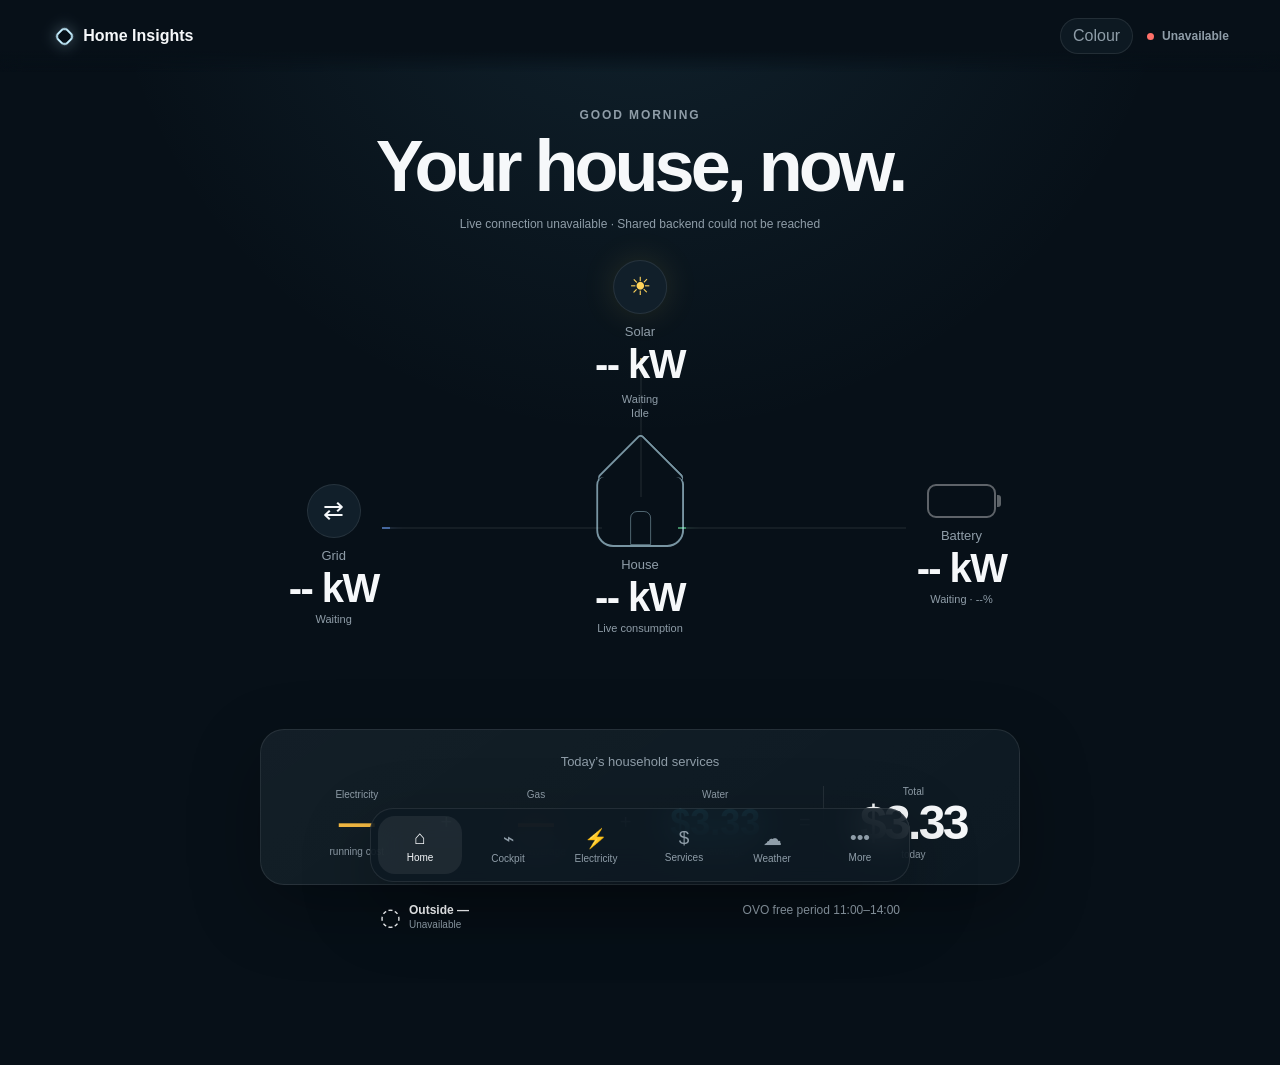
==== commit 77484312: "fix spacing" ====
--- a/index.html
+++ b/index.html
@@ -9,6 +9,7 @@
   <link rel="stylesheet" href="css/electricity.css">
   <link rel="stylesheet" href="css/design-system.css?v=20260808v1">
   <link rel="stylesheet" href="css/cockpit.css?v=20260830v1">
+  <link rel="stylesheet" href="css/cockpit-expanded.css?v=20260830v3">
 </head>
 <body>
   <div class="app-shell">
@@ -169,26 +170,39 @@
             <div class="cp-total"><span>HOUSEHOLD SERVICES</span><strong id="cpTotalCost">—</strong><small>today</small></div>
           </section>
 
+          <section class="cockpit-panel cockpit-trends">
+            <header><span>03</span><div><b>LIVE POWER SIGNATURE</b><small>ROLLING TELEMETRY · LAST 30 SAMPLES</small></div></header>
+            <div class="cp-chart-legend"><span class="solar">SOLAR</span><span class="house">HOUSE</span><span class="grid">GRID</span><span class="battery">BATTERY</span></div>
+            <div class="cp-live-chart"><div class="cp-chart-scale"><span>+10</span><span>0 kW</span><span>−10</span></div><svg id="cpLiveChart" viewBox="0 0 900 230" preserveAspectRatio="none" aria-label="Rolling live electricity telemetry"></svg></div>
+            <div class="cp-trend-kpis"><div><span>PEAK LOAD</span><strong id="cpPeakLoad">—</strong></div><div><span>SOLAR SHARE</span><strong id="cpSolarShare">—%</strong></div><div><span>NET GRID</span><strong id="cpNetGrid">—</strong></div><div><span>SELF POWERED</span><strong id="cpSelfPowered">—%</strong></div></div>
+          </section>
+
           <section class="cockpit-panel cockpit-environment">
-            <header><span>03</span><div><b>ENVIRONMENT</b><small>BRUNSWICK / LOCAL</small></div></header>
+            <header><span>04</span><div><b>ENVIRONMENT</b><small>BRUNSWICK / LOCAL</small></div></header>
             <div class="cp-weather"><span id="cpWeatherIcon">◌</span><strong id="cpOutsideTemp">—°</strong><div><b id="cpWeatherText">LOADING</b><small>Feels <i id="cpFeels">—°</i></small></div></div>
             <div class="cp-facts"><div><span>HUMIDITY</span><strong id="cpHumidity">—%</strong></div><div><span>WIND</span><strong id="cpWind">—</strong></div><div><span>RAIN</span><strong id="cpRain">—%</strong></div><div><span>FORECAST</span><strong id="cpForecast">—</strong></div></div>
           </section>
 
           <section class="cockpit-panel cockpit-infrastructure">
-            <header><span>04</span><div><b>INFRASTRUCTURE</b><small>OPTIONAL HA ENTITIES</small></div></header>
+            <header><span>05</span><div><b>INFRASTRUCTURE</b><small>OPTIONAL HA ENTITIES</small></div></header>
             <div class="cp-infra-grid" id="cpInfrastructure"><div><span>HOME ASSISTANT</span><strong id="cpHaStatus">CHECKING</strong><small id="cpHaDetail">Shared bridge</small></div><div><span>INTERNET</span><strong id="cpInternet">NOT MAPPED</strong><small id="cpInternetDetail">Add optional entity mapping</small></div><div><span>NETWORK</span><strong id="cpNetwork">NOT MAPPED</strong><small id="cpNetworkDetail">Latency / throughput</small></div><div><span>RECORDER</span><strong id="cpRecorder">CHECKING</strong><small id="cpRecorderDetail">Daily history</small></div></div>
           </section>
 
           <section class="cockpit-panel cockpit-controls">
-            <header><span>05</span><div><b>HOUSE CONTROLS</b><small>HOME ASSISTANT · ALLOW-LISTED</small></div></header>
+            <header><span>06</span><div><b>HOUSE CONTROLS</b><small>HOME ASSISTANT · ALLOW-LISTED</small></div></header>
             <div class="cp-control-message" id="cpControlMessage">Safe controls appear here when configured in the Home Assistant bridge.</div>
             <div class="cp-control-grid" id="cpControls"></div>
           </section>
 
           <section class="cockpit-panel cockpit-log">
-            <header><span>06</span><div><b>EVENT STREAM</b><small>LOCAL SESSION</small></div></header>
+            <header><span>07</span><div><b>EVENT STREAM</b><small>LOCAL SESSION</small></div></header>
             <ol id="cpEventLog"><li><time>--:--</time><span>Cockpit initialising</span></li></ol>
+          </section>
+
+          <section class="cockpit-panel cockpit-history">
+            <header><span>08</span><div><b>14-DAY ENERGY ENVELOPE</b><small>DAILY TOTALS · kWh</small></div></header>
+            <div class="cp-history-chart"><svg id="cpHistoryChart" viewBox="0 0 900 190" preserveAspectRatio="none" aria-label="Fourteen day energy history"></svg></div>
+            <div class="cp-history-legend"><span class="solar">SOLAR GENERATION</span><span class="grid">GRID IMPORT</span><span class="house">HOUSE LOAD</span></div>
           </section>
         </div>
       </section>
--- a/css/cockpit-expanded.css
+++ b/css/cockpit-expanded.css
@@ -0,0 +1,52 @@
+body.cockpit-active{overflow-x:hidden;background:#02070b}
+body.cockpit-active .topbar{height:58px;padding-left:20px;padding-right:20px;background:rgba(2,7,11,.9)}
+body.cockpit-active main{width:100%;max-width:none;padding:0 10px 90px}
+body.cockpit-active .cockpit-page{width:100%;min-height:calc(100vh - 58px);border-radius:0;padding:14px 16px 18px;position:relative;overflow:hidden}
+body.cockpit-active .cockpit-grid{grid-template-columns:1.05fr 1fr 1fr 1fr;grid-auto-flow:dense;gap:9px}
+body.cockpit-active .cockpit-panel{padding:11px;clip-path:polygon(0 0,calc(100% - 10px) 0,100% 10px,100% 100%,10px 100%,0 calc(100% - 10px))}
+body.cockpit-active .cockpit-panel>header{margin-bottom:8px;padding-bottom:7px}
+body.cockpit-active .cockpit-energy{grid-column:span 2;grid-row:span 2}
+body.cockpit-active .cockpit-resources{grid-column:span 1}
+body.cockpit-active .cockpit-environment{grid-column:span 1}
+body.cockpit-active .cockpit-infrastructure{grid-column:span 1}
+body.cockpit-active .cockpit-trends{grid-column:span 2;grid-row:span 2}
+body.cockpit-active .cockpit-controls{grid-column:span 2}
+body.cockpit-active .cockpit-log{grid-column:span 1}
+body.cockpit-active .cockpit-history{grid-column:span 3}
+body.cockpit-active .cockpit-flow{height:350px}
+body.cockpit-active .cp-core{width:132px;height:132px;top:133px}
+body.cockpit-active .cp-grid{top:157px;left:7%}
+body.cockpit-active .cp-battery{top:160px;right:6%}
+
+/* Overview energy-stage spacing: keep Solar's live status clear of the roof. */
+.home-stage .node-solar small{margin-top:6px;line-height:1.25}
+.home-stage .house-node{top:220px}
+.home-stage .node-grid,.home-stage .node-battery{top:244px}
+.home-stage .path-solar{top:119px;height:139px}
+.home-stage .path-grid,.home-stage .path-battery{top:288px}
+.home-stage{height:520px}
+.today-cost{margin-top:-30px}
+.cp-chart-legend,.cp-history-legend{display:flex;gap:18px;font:700 8px ui-monospace,monospace;letter-spacing:.11em;color:#78909b;margin:2px 0 8px}
+.cp-chart-legend span:before,.cp-history-legend span:before{content:"";display:inline-block;width:14px;height:2px;margin:0 6px 2px 0;background:currentColor}
+.cp-chart-legend .solar,.cp-history-legend .solar{color:var(--solar)}
+.cp-chart-legend .house,.cp-history-legend .house{color:var(--accent)}
+.cp-chart-legend .grid,.cp-history-legend .grid{color:var(--grid)}
+.cp-chart-legend .battery{color:var(--battery)}
+.cp-live-chart{height:250px;position:relative;border:1px solid rgba(117,234,255,.1);background:repeating-linear-gradient(0deg,transparent 0 49px,rgba(117,234,255,.06) 50px),repeating-linear-gradient(90deg,transparent 0 89px,rgba(117,234,255,.04) 90px)}
+.cp-live-chart svg{width:calc(100% - 40px);height:100%;margin-left:40px}
+.cp-live-chart path{fill:none;stroke-width:2;vector-effect:non-scaling-stroke}
+.cp-live-chart .area{stroke:none;opacity:.07}
+.cp-live-chart .solar{stroke:var(--solar)}.cp-live-chart .house{stroke:var(--accent)}.cp-live-chart .grid{stroke:var(--grid)}.cp-live-chart .battery{stroke:var(--battery)}
+.cp-chart-scale{position:absolute;inset:8px auto 8px 6px;display:flex;flex-direction:column;justify-content:space-between;font:8px ui-monospace,monospace;color:#607985}
+.cp-trend-kpis{display:grid;grid-template-columns:repeat(4,1fr);gap:6px;margin-top:7px}
+.cp-trend-kpis div{border:1px solid rgba(117,234,255,.1);background:rgba(255,255,255,.02);padding:8px}
+.cp-trend-kpis span{display:block;font:700 7px ui-monospace,monospace;color:#69808a;letter-spacing:.1em}
+.cp-trend-kpis strong{font:700 15px ui-monospace,monospace;color:#dff9ff}
+.cp-history-chart{height:175px;background:repeating-linear-gradient(0deg,transparent 0 42px,rgba(117,234,255,.05) 43px);border-left:1px solid rgba(117,234,255,.1);border-bottom:1px solid rgba(117,234,255,.1)}
+.cp-history-chart svg{width:100%;height:100%}
+.cp-history-chart polyline{fill:none;stroke-width:2;vector-effect:non-scaling-stroke}
+.cp-history-chart .solar{stroke:var(--solar)}.cp-history-chart .grid{stroke:var(--grid)}.cp-history-chart .house{stroke:var(--accent)}
+@media(min-width:1500px){body.cockpit-active .cockpit-grid{grid-template-columns:1.15fr 1.15fr .9fr .9fr .9fr}body.cockpit-active .cockpit-energy{grid-column:span 2}.cockpit-trends{grid-column:span 2!important}.cockpit-history{grid-column:span 3!important}.cockpit-controls{grid-column:span 2!important}.cockpit-page{font-size:15px}}
+@media(max-width:1100px){body.cockpit-active .cockpit-grid{grid-template-columns:1fr 1fr}body.cockpit-active .cockpit-energy,body.cockpit-active .cockpit-trends,body.cockpit-active .cockpit-controls,body.cockpit-active .cockpit-history{grid-column:1/-1}.cockpit-log{grid-column:span 1!important}}
+@media(max-width:760px){.home-stage{height:468px}.home-stage .house-node{top:210px}.home-stage .node-grid,.home-stage .node-battery{top:235px}.home-stage .path-solar{top:110px;height:137px}.home-stage .path-grid,.home-stage .path-battery{top:274px}.today-cost{margin-top:-16px}}
+@media(max-width:650px){body.cockpit-active main{padding-left:0;padding-right:0}body.cockpit-active .cockpit-page{padding:9px}body.cockpit-active .cockpit-grid{grid-template-columns:1fr}body.cockpit-active .cockpit-energy,body.cockpit-active .cockpit-resources,body.cockpit-active .cockpit-environment,body.cockpit-active .cockpit-infrastructure,body.cockpit-active .cockpit-trends,body.cockpit-active .cockpit-controls,body.cockpit-active .cockpit-log,body.cockpit-active .cockpit-history{grid-column:1}.cp-trend-kpis{grid-template-columns:1fr 1fr}.cp-live-chart{height:210px}}
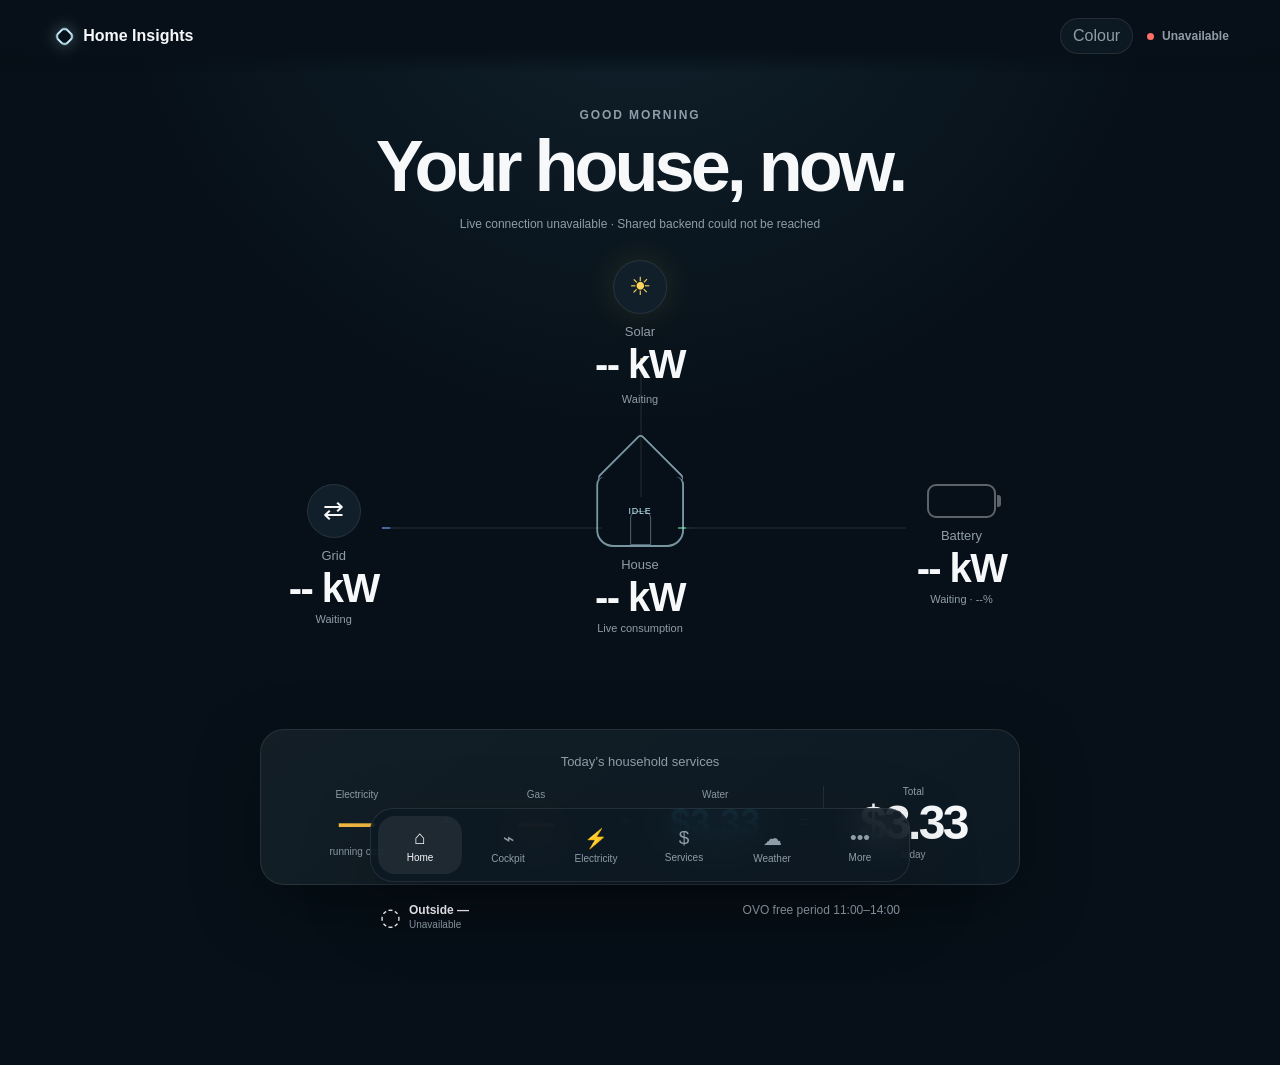
==== commit 8af8f624: "text spacing" ====
--- a/index.html
+++ b/index.html
@@ -9,7 +9,7 @@
   <link rel="stylesheet" href="css/electricity.css">
   <link rel="stylesheet" href="css/design-system.css?v=20260808v1">
   <link rel="stylesheet" href="css/cockpit.css?v=20260830v1">
-  <link rel="stylesheet" href="css/cockpit-expanded.css?v=20260830v3">
+  <link rel="stylesheet" href="css/cockpit-expanded.css?v=20260830v4">
 </head>
 <body>
   <div class="app-shell">
--- a/css/cockpit-expanded.css
+++ b/css/cockpit-expanded.css
@@ -20,6 +20,7 @@
 
 /* Overview energy-stage spacing: keep Solar's live status clear of the roof. */
 .home-stage .node-solar small{margin-top:6px;line-height:1.25}
+.home-stage .house-status{position:absolute;top:48px;left:50%;transform:translateX(-50%);z-index:4;font-size:9px;line-height:1;color:var(--accent);text-transform:uppercase;letter-spacing:.08em;pointer-events:none}
 .home-stage .house-node{top:220px}
 .home-stage .node-grid,.home-stage .node-battery{top:244px}
 .home-stage .path-solar{top:119px;height:139px}
@@ -48,5 +49,5 @@
 .cp-history-chart .solar{stroke:var(--solar)}.cp-history-chart .grid{stroke:var(--grid)}.cp-history-chart .house{stroke:var(--accent)}
 @media(min-width:1500px){body.cockpit-active .cockpit-grid{grid-template-columns:1.15fr 1.15fr .9fr .9fr .9fr}body.cockpit-active .cockpit-energy{grid-column:span 2}.cockpit-trends{grid-column:span 2!important}.cockpit-history{grid-column:span 3!important}.cockpit-controls{grid-column:span 2!important}.cockpit-page{font-size:15px}}
 @media(max-width:1100px){body.cockpit-active .cockpit-grid{grid-template-columns:1fr 1fr}body.cockpit-active .cockpit-energy,body.cockpit-active .cockpit-trends,body.cockpit-active .cockpit-controls,body.cockpit-active .cockpit-history{grid-column:1/-1}.cockpit-log{grid-column:span 1!important}}
-@media(max-width:760px){.home-stage{height:468px}.home-stage .house-node{top:210px}.home-stage .node-grid,.home-stage .node-battery{top:235px}.home-stage .path-solar{top:110px;height:137px}.home-stage .path-grid,.home-stage .path-battery{top:274px}.today-cost{margin-top:-16px}}
+@media(max-width:760px){.home-stage{height:478px}.home-stage .house-node{top:225px}.home-stage .node-grid,.home-stage .node-battery{top:250px}.home-stage .path-solar{top:110px;height:152px}.home-stage .path-grid,.home-stage .path-battery{top:289px}.today-cost{margin-top:-16px}}
 @media(max-width:650px){body.cockpit-active main{padding-left:0;padding-right:0}body.cockpit-active .cockpit-page{padding:9px}body.cockpit-active .cockpit-grid{grid-template-columns:1fr}body.cockpit-active .cockpit-energy,body.cockpit-active .cockpit-resources,body.cockpit-active .cockpit-environment,body.cockpit-active .cockpit-infrastructure,body.cockpit-active .cockpit-trends,body.cockpit-active .cockpit-controls,body.cockpit-active .cockpit-log,body.cockpit-active .cockpit-history{grid-column:1}.cp-trend-kpis{grid-template-columns:1fr 1fr}.cp-live-chart{height:210px}}
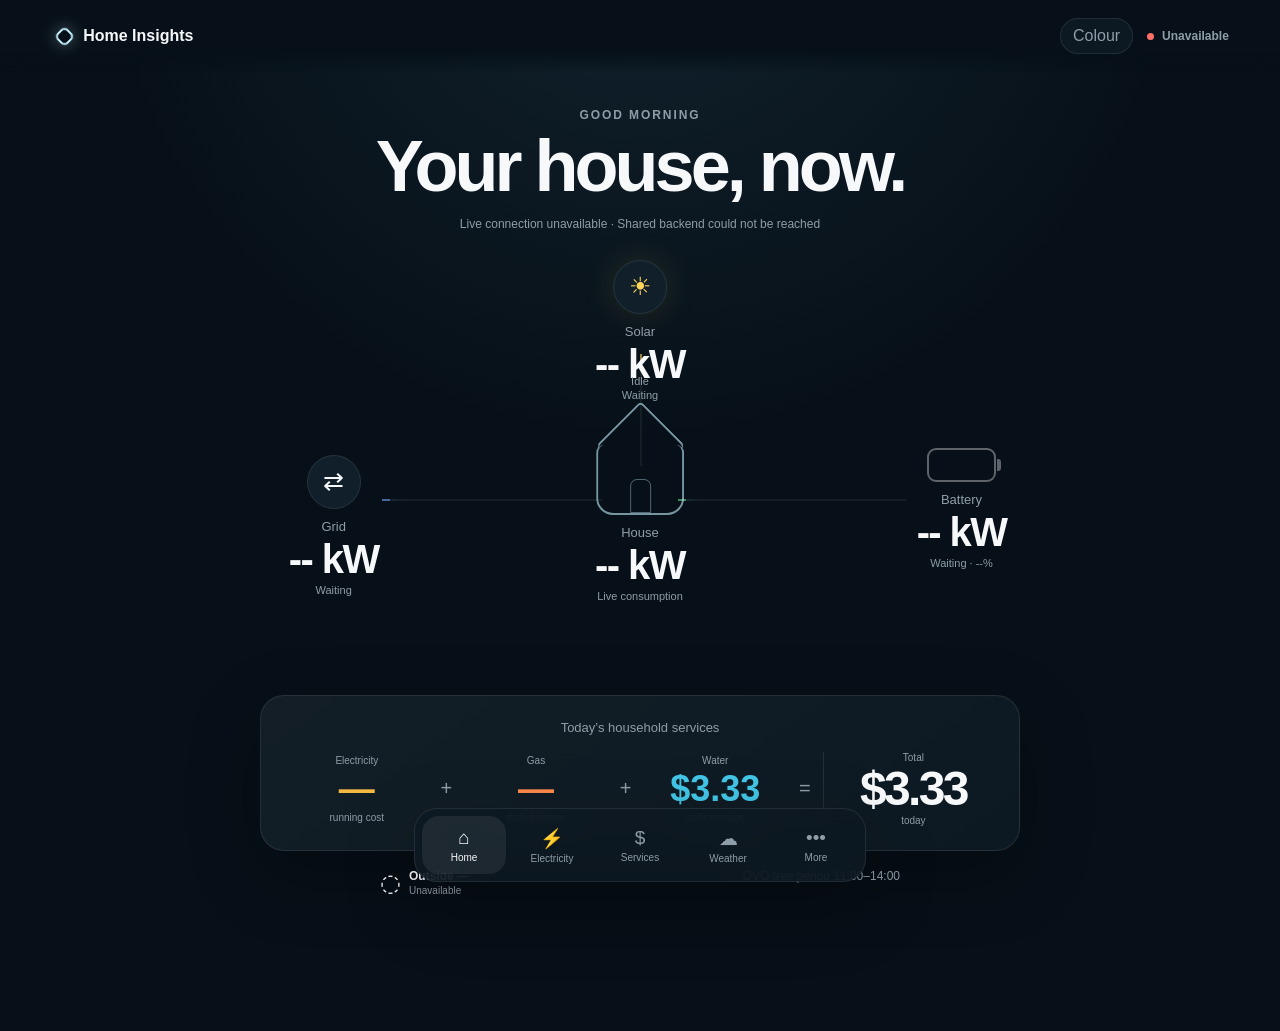
==== commit af76c7ac: "graphs fixed" ====
--- a/index.html
+++ b/index.html
@@ -8,8 +8,6 @@
   <link rel="stylesheet" href="css/app.css">
   <link rel="stylesheet" href="css/electricity.css">
   <link rel="stylesheet" href="css/design-system.css?v=20260808v1">
-  <link rel="stylesheet" href="css/cockpit.css?v=20260830v1">
-  <link rel="stylesheet" href="css/cockpit-expanded.css?v=20260830v4">
 </head>
 <body>
   <div class="app-shell">
@@ -140,73 +138,6 @@
       </section>
 
 
-      <section class="page cockpit-page" id="cockpit" aria-labelledby="cockpitTitle">
-        <div class="cockpit-header">
-          <div><p class="cockpit-kicker">Whole-house command</p><h1 id="cockpitTitle">COCKPIT</h1></div>
-          <div class="cockpit-clock"><strong id="cockpitTime">--:--:--</strong><span id="cockpitDate">SYSTEM TIME</span></div>
-          <div class="cockpit-status"><i id="cockpitStatusLamp"></i><b id="cockpitLinkState">LINKING</b><span id="cockpitUpdated">Awaiting telemetry</span></div>
-        </div>
-
-        <div class="cockpit-alert" id="cockpitTariff"><b>PAID GRID</b><span>Free import window 11:00–14:00</span><strong id="cockpitTariffCountdown">—</strong></div>
-
-        <div class="cockpit-grid">
-          <section class="cockpit-panel cockpit-energy">
-            <header><span>01</span><div><b>POWER ROUTING</b><small>LIVE · kW</small></div></header>
-            <div class="cockpit-flow" aria-label="Live electricity flow">
-              <div class="cp-source cp-solar"><span>☀</span><small>SOLAR</small><strong id="cpSolar">—</strong></div>
-              <div class="cp-source cp-grid"><span>⇄</span><small>GRID</small><strong id="cpGrid">—</strong><em id="cpGridMode">IDLE</em></div>
-              <div class="cp-core"><i></i><small>HOUSE LOAD</small><strong id="cpHouse">—</strong></div>
-              <div class="cp-source cp-battery"><span class="cp-battery-shell"><i id="cpBatteryFill"></i></span><small>BATTERY</small><strong id="cpBattery">—</strong><em id="cpBatteryMode">IDLE</em></div>
-              <svg class="cp-flow-lines" viewBox="0 0 600 330" aria-hidden="true"><path class="solar-line" d="M300 55V134"/><path class="grid-line" d="M105 205H244"/><path class="battery-line" d="M356 205H495"/></svg>
-            </div>
-            <div class="cockpit-soc"><span>STATE OF CHARGE</span><div><i id="cpSocBar"></i></div><strong id="cpSoc">—%</strong></div>
-          </section>
-
-          <section class="cockpit-panel cockpit-resources">
-            <header><span>02</span><div><b>RESOURCE LOAD</b><small>TODAY / CURRENT PERIOD</small></div></header>
-            <div class="cp-resource electricity"><span>⚡</span><div><small>ELECTRICITY</small><strong id="cpElectricityUse">— kWh</strong><em id="cpElectricityCost">—</em></div><svg id="cpElectricitySpark" viewBox="0 0 160 38"></svg></div>
-            <div class="cp-resource gas"><span>♨</span><div><small>GAS</small><strong id="cpGasUse">— MJ</strong><em id="cpGasCost">—</em></div><svg id="cpGasSpark" viewBox="0 0 160 38"></svg></div>
-            <div class="cp-resource water"><span>●</span><div><small>WATER</small><strong id="cpWaterUse">— L</strong><em id="cpWaterCost">—</em></div><svg id="cpWaterSpark" viewBox="0 0 160 38"></svg></div>
-            <div class="cp-total"><span>HOUSEHOLD SERVICES</span><strong id="cpTotalCost">—</strong><small>today</small></div>
-          </section>
-
-          <section class="cockpit-panel cockpit-trends">
-            <header><span>03</span><div><b>LIVE POWER SIGNATURE</b><small>ROLLING TELEMETRY · LAST 30 SAMPLES</small></div></header>
-            <div class="cp-chart-legend"><span class="solar">SOLAR</span><span class="house">HOUSE</span><span class="grid">GRID</span><span class="battery">BATTERY</span></div>
-            <div class="cp-live-chart"><div class="cp-chart-scale"><span>+10</span><span>0 kW</span><span>−10</span></div><svg id="cpLiveChart" viewBox="0 0 900 230" preserveAspectRatio="none" aria-label="Rolling live electricity telemetry"></svg></div>
-            <div class="cp-trend-kpis"><div><span>PEAK LOAD</span><strong id="cpPeakLoad">—</strong></div><div><span>SOLAR SHARE</span><strong id="cpSolarShare">—%</strong></div><div><span>NET GRID</span><strong id="cpNetGrid">—</strong></div><div><span>SELF POWERED</span><strong id="cpSelfPowered">—%</strong></div></div>
-          </section>
-
-          <section class="cockpit-panel cockpit-environment">
-            <header><span>04</span><div><b>ENVIRONMENT</b><small>BRUNSWICK / LOCAL</small></div></header>
-            <div class="cp-weather"><span id="cpWeatherIcon">◌</span><strong id="cpOutsideTemp">—°</strong><div><b id="cpWeatherText">LOADING</b><small>Feels <i id="cpFeels">—°</i></small></div></div>
-            <div class="cp-facts"><div><span>HUMIDITY</span><strong id="cpHumidity">—%</strong></div><div><span>WIND</span><strong id="cpWind">—</strong></div><div><span>RAIN</span><strong id="cpRain">—%</strong></div><div><span>FORECAST</span><strong id="cpForecast">—</strong></div></div>
-          </section>
-
-          <section class="cockpit-panel cockpit-infrastructure">
-            <header><span>05</span><div><b>INFRASTRUCTURE</b><small>OPTIONAL HA ENTITIES</small></div></header>
-            <div class="cp-infra-grid" id="cpInfrastructure"><div><span>HOME ASSISTANT</span><strong id="cpHaStatus">CHECKING</strong><small id="cpHaDetail">Shared bridge</small></div><div><span>INTERNET</span><strong id="cpInternet">NOT MAPPED</strong><small id="cpInternetDetail">Add optional entity mapping</small></div><div><span>NETWORK</span><strong id="cpNetwork">NOT MAPPED</strong><small id="cpNetworkDetail">Latency / throughput</small></div><div><span>RECORDER</span><strong id="cpRecorder">CHECKING</strong><small id="cpRecorderDetail">Daily history</small></div></div>
-          </section>
-
-          <section class="cockpit-panel cockpit-controls">
-            <header><span>06</span><div><b>HOUSE CONTROLS</b><small>HOME ASSISTANT · ALLOW-LISTED</small></div></header>
-            <div class="cp-control-message" id="cpControlMessage">Safe controls appear here when configured in the Home Assistant bridge.</div>
-            <div class="cp-control-grid" id="cpControls"></div>
-          </section>
-
-          <section class="cockpit-panel cockpit-log">
-            <header><span>07</span><div><b>EVENT STREAM</b><small>LOCAL SESSION</small></div></header>
-            <ol id="cpEventLog"><li><time>--:--</time><span>Cockpit initialising</span></li></ol>
-          </section>
-
-          <section class="cockpit-panel cockpit-history">
-            <header><span>08</span><div><b>14-DAY ENERGY ENVELOPE</b><small>DAILY TOTALS · kWh</small></div></header>
-            <div class="cp-history-chart"><svg id="cpHistoryChart" viewBox="0 0 900 190" preserveAspectRatio="none" aria-label="Fourteen day energy history"></svg></div>
-            <div class="cp-history-legend"><span class="solar">SOLAR GENERATION</span><span class="grid">GRID IMPORT</span><span class="house">HOUSE LOAD</span></div>
-          </section>
-        </div>
-      </section>
-
       <section class="page" id="weather" aria-labelledby="weatherTitle">
         <div class="page-intro"><p class="eyebrow">Weather</p><h1 id="weatherTitle">Outside, and what comes next.</h1><p class="updated" id="weatherUpdated">Loading Brunswick forecast…</p></div>
         <div class="weather-hero"><div><span id="weatherHeroIcon">◌</span><strong id="weatherHeroTemp">—°</strong><p id="weatherHeroText">Loading…</p></div><div class="weather-facts"><span>Feels like <b id="feelsLike">—°</b></span><span>Rain <b id="rainChance">—%</b></span><span>Wind <b id="windSpeed">— km/h</b></span><span>Humidity <b id="humidity">—%</b></span></div></div>
@@ -242,7 +173,7 @@
       <section class="page ask-page" id="ask" aria-labelledby="askTitle"><div class="page-intro centered"><p class="eyebrow">Ask Home Insights</p><h1 id="askTitle">Ask about your house.</h1></div><form class="ask-form" id="askForm"><input id="askInput" placeholder="How much did gas and water cost on 7 April 2026?" autocomplete="off"><button type="submit" aria-label="Ask">↑</button></form><div class="ask-answer" id="askAnswer" hidden></div></section>
     </main>
 
-    <nav class="bottom-nav" aria-label="Primary navigation"><button class="active" data-page-link="home"><span>⌂</span><small>Home</small></button><button data-page-link="cockpit"><span>⌁</span><small>Cockpit</small></button><button data-page-link="electricity"><span>⚡</span><small>Electricity</small></button><button data-page-link="costs"><span>$</span><small>Services</small></button><button data-page-link="weather"><span>☁</span><small>Weather</small></button><button data-page-link="more"><span>•••</span><small>More</small></button></nav>
+    <nav class="bottom-nav" aria-label="Primary navigation"><button class="active" data-page-link="home"><span>⌂</span><small>Home</small></button><button data-page-link="electricity"><span>⚡</span><small>Electricity</small></button><button data-page-link="costs"><span>$</span><small>Services</small></button><button data-page-link="weather"><span>☁</span><small>Weather</small></button><button data-page-link="more"><span>•••</span><small>More</small></button></nav>
   </div>
   <script src="js/data.js?v=20260726v2"></script>
   <script src="js/api.js?v=20260726v2"></script>
@@ -261,7 +192,6 @@
   <script src="js/cloud-meters.js?v=20260808v1"></script>
   <script src="js/chart-interactions.js?v=20260808v1"></script>
   <script src="js/electricity-date.js?v=20260726v3"></script>
-  <script src="js/cockpit.js?v=20260830v1"></script>
   <script src="js/bootstrap.js?v=20260726v3"></script>
 </body>
 </html>
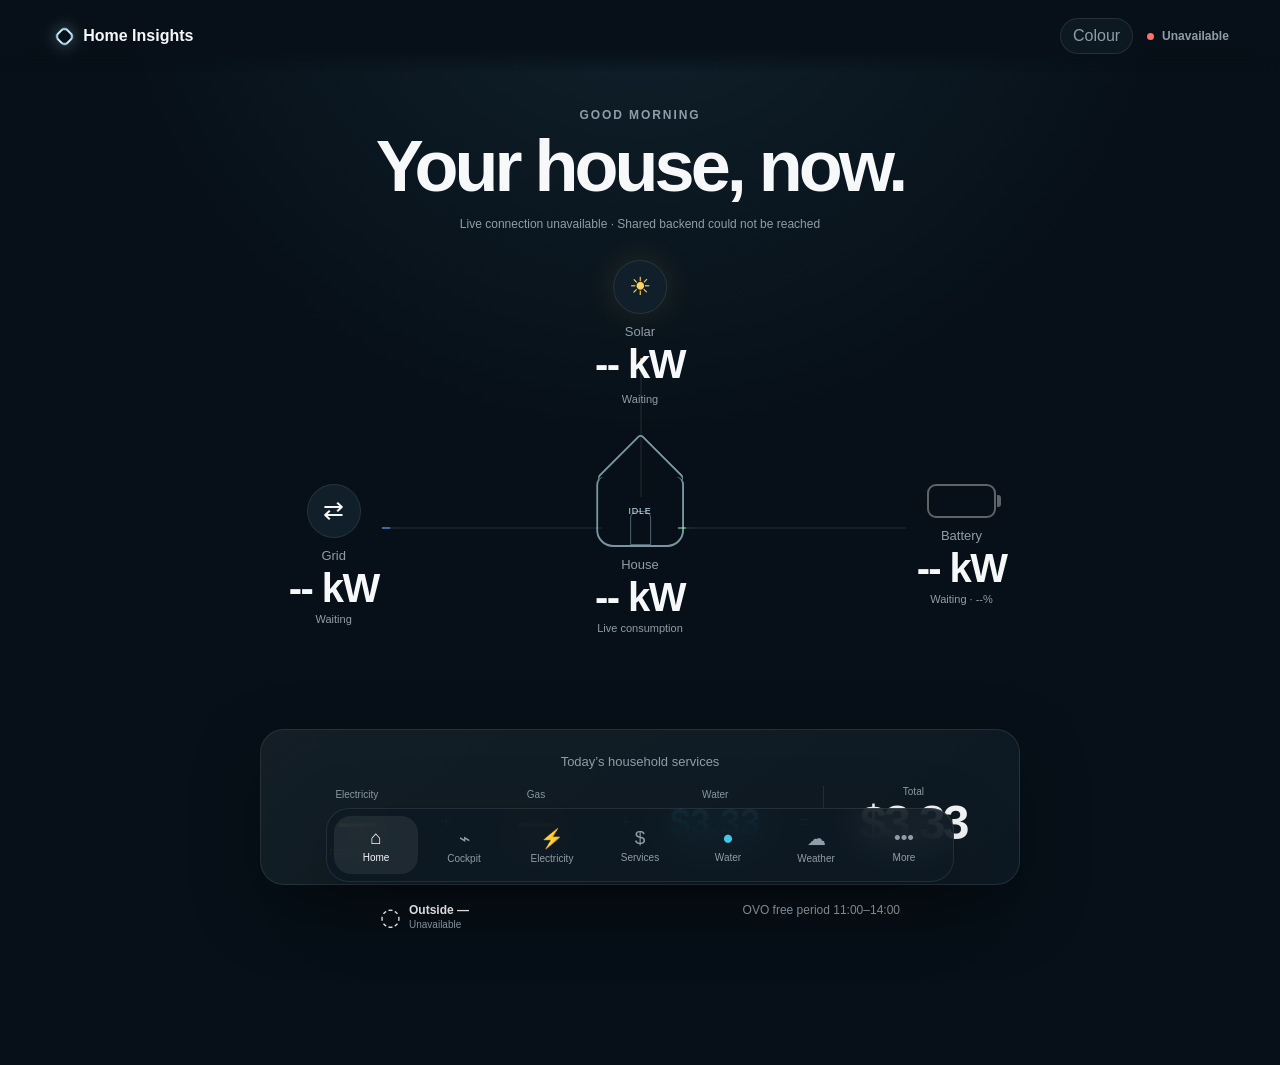
==== commit 209f7148: "fix gas sankey" ====
--- a/index.html
+++ b/index.html
@@ -8,6 +8,9 @@
   <link rel="stylesheet" href="css/app.css">
   <link rel="stylesheet" href="css/electricity.css">
   <link rel="stylesheet" href="css/design-system.css?v=20260808v1">
+  <link rel="stylesheet" href="css/cockpit.css?v=20260830v1">
+  <link rel="stylesheet" href="css/cockpit-expanded.css?v=20260905v7">
+  <link rel="stylesheet" href="css/repairs.css?v=20260906v3">
 </head>
 <body>
   <div class="app-shell">
@@ -108,7 +111,7 @@
 
       <section class="page" id="costs" aria-labelledby="costsTitle">
         <div class="page-intro"><p class="eyebrow">Services</p><h1 id="costsTitle">What the house cost.</h1><input class="date-picker" id="costDate" type="date" aria-label="Choose date"></div>
-        <div class="service-costs"><button class="service-card electricity-service" data-expand="serviceElectricity"><span>⚡</span><small>Electricity</small><strong id="costElectricity">—</strong><em>Tariff calculated</em></button><button class="service-card gas-service" data-page-link="gas"><span>♨</span><small>Gas</small><strong id="costGas">—</strong><em id="costGasCaption">Add a meter reading</em></button><button class="service-card water-service" data-expand="serviceWater"><span>●</span><small>Water</small><strong id="costWater">—</strong><em id="costWaterCaption">Latest bill daily average</em></button></div>
+        <div class="service-costs"><button class="service-card electricity-service" data-expand="serviceElectricity"><span>⚡</span><small>Electricity</small><strong id="costElectricity">—</strong><em>Tariff calculated</em></button><button class="service-card gas-service" data-page-link="gas"><span>♨</span><small>Gas</small><strong id="costGas">—</strong><em id="costGasCaption">Add a meter reading</em></button><button class="service-card water-service" data-page-link="water"><span>●</span><small>Water</small><strong id="costWater">—</strong><em id="costWaterCaption">Latest bill daily average</em><b class="service-card-action">Water history &amp; add reading →</b></button></div>
         <div class="service-total"><span>Total</span><strong id="costTotal">—</strong></div>
         <div class="details-panel service-detail" id="serviceElectricity"><p>Supply charge + paid imports − export credit. Imports from 11:00–14:00 are free.</p></div><div class="details-panel service-detail" id="serviceGas"><p>Gas is averaged between consecutive meter readings or bills.</p></div><div class="details-panel service-detail" id="serviceWater"><p>Water is averaged across each billing period.</p></div>
         <section class="explore-section"><div class="explore-head"><div><p class="eyebrow">Explore</p><h2>Services over time</h2></div><div class="range-control" data-chart-range="costs"><button data-range="7">7D</button><button class="active" data-range="30">30D</button><button data-range="365">1Y</button></div></div><div class="chart-legend"><span><i class="legend-electricity"></i>Electricity</span><span><i class="legend-gas"></i>Gas</span><span><i class="legend-water"></i>Water</span></div><div class="interactive-chart" id="costsChart" aria-label="Interactive household services cost chart"></div></section>
@@ -138,6 +141,111 @@
       </section>
 
 
+      <section class="page cockpit-page" id="cockpit" aria-labelledby="cockpitTitle">
+        <div class="cockpit-header">
+          <div><p class="cockpit-kicker">Whole-house command</p><h1 id="cockpitTitle">COCKPIT</h1></div>
+          <div class="cockpit-clock"><strong id="cockpitTime">--:--:--</strong><span id="cockpitDate">SYSTEM TIME</span></div>
+          <div class="cockpit-status"><i id="cockpitStatusLamp"></i><b id="cockpitLinkState">LINKING</b><span id="cockpitUpdated">Awaiting telemetry</span></div>
+        </div>
+
+        <div class="cockpit-alert" id="cockpitTariff"><b>PAID GRID</b><span>Free import window 11:00–14:00</span><strong id="cockpitTariffCountdown">—</strong></div>
+
+        <div class="cockpit-grid">
+          <section class="cockpit-panel cockpit-energy">
+            <header><span>01</span><div><b>POWER ROUTING</b><small>LIVE · kW</small></div></header>
+            <div class="cockpit-flow" aria-label="Live electricity flow">
+              <div class="cp-source cp-solar"><span>☀</span><small>SOLAR</small><strong id="cpSolar">—</strong></div>
+              <div class="cp-source cp-grid"><span>⇄</span><small>GRID</small><strong id="cpGrid">—</strong><em id="cpGridMode">IDLE</em></div>
+              <div class="cp-core"><i></i><small>HOUSE LOAD</small><strong id="cpHouse">—</strong></div>
+              <div class="cp-source cp-battery"><span class="cp-battery-shell"><i id="cpBatteryFill"></i></span><small>BATTERY</small><strong id="cpBattery">—</strong><em id="cpBatteryMode">IDLE</em></div>
+              <svg class="cp-flow-lines" viewBox="0 0 600 330" aria-hidden="true"><path class="solar-line" d="M300 55V134"/><path class="grid-line" d="M105 205H244"/><path class="battery-line" d="M356 205H495"/></svg>
+            </div>
+            <div class="cockpit-soc"><span>STATE OF CHARGE</span><div><i id="cpSocBar"></i></div><strong id="cpSoc">—%</strong></div>
+          </section>
+
+          <section class="cockpit-panel cockpit-resources">
+            <header><span>02</span><div><b>RESOURCE LOAD</b><small>TODAY / CURRENT PERIOD</small></div></header>
+            <div class="cp-resource electricity"><span>⚡</span><div><small>ELECTRICITY</small><strong id="cpElectricityUse">— kWh</strong><em id="cpElectricityCost">—</em></div><svg id="cpElectricitySpark" viewBox="0 0 160 38"></svg></div>
+            <div class="cp-resource gas"><span>♨</span><div><small>GAS</small><strong id="cpGasUse">— MJ</strong><em id="cpGasCost">—</em></div><svg id="cpGasSpark" viewBox="0 0 160 38"></svg></div>
+            <div class="cp-resource water"><span>●</span><div><small>WATER</small><strong id="cpWaterUse">— L</strong><em id="cpWaterCost">—</em></div><svg id="cpWaterSpark" viewBox="0 0 160 38"></svg></div>
+            <div class="cp-total"><span>HOUSEHOLD SERVICES</span><strong id="cpTotalCost">—</strong><small>today</small></div>
+          </section>
+
+          <section class="cockpit-panel cockpit-trends">
+            <header><span>03</span><div><b>LIVE POWER SIGNATURE</b><small>ROLLING TELEMETRY · LAST 30 SAMPLES</small></div></header>
+            <div class="cp-chart-legend"><span class="solar">SOLAR</span><span class="house">HOUSE</span><span class="grid">GRID</span><span class="battery">BATTERY</span></div>
+            <div class="cp-live-chart"><div class="cp-chart-scale"><span>+10</span><span>0 kW</span><span>−10</span></div><svg id="cpLiveChart" viewBox="0 0 900 230" preserveAspectRatio="none" aria-label="Rolling live electricity telemetry"></svg></div>
+            <div class="cp-trend-kpis"><div><span>PEAK LOAD</span><strong id="cpPeakLoad">—</strong></div><div><span>SOLAR SHARE</span><strong id="cpSolarShare">—%</strong></div><div><span>NET GRID</span><strong id="cpNetGrid">—</strong></div><div><span>SELF POWERED</span><strong id="cpSelfPowered">—%</strong></div></div>
+          </section>
+
+          <section class="cockpit-panel cockpit-environment">
+            <header><span>04</span><div><b>ENVIRONMENT</b><small>BRUNSWICK / LOCAL</small></div></header>
+            <div class="cp-weather"><span id="cpWeatherIcon">◌</span><strong id="cpOutsideTemp">—°</strong><div><b id="cpWeatherText">LOADING</b><small>Feels <i id="cpFeels">—°</i></small></div></div>
+            <div class="cp-facts"><div><span>HUMIDITY</span><strong id="cpHumidity">—%</strong></div><div><span>WIND</span><strong id="cpWind">—</strong></div><div><span>RAIN</span><strong id="cpRain">—%</strong></div><div><span>FORECAST</span><strong id="cpForecast">—</strong></div></div>
+          </section>
+
+          <section class="cockpit-panel cockpit-infrastructure">
+            <header><span>05</span><div><b>INFRASTRUCTURE</b><small>OPTIONAL HA ENTITIES</small></div></header>
+            <div class="cp-infra-grid" id="cpInfrastructure"><div><span>HOME ASSISTANT</span><strong id="cpHaStatus">CHECKING</strong><small id="cpHaDetail">Shared bridge</small></div><div><span>INTERNET</span><strong id="cpInternet">NOT MAPPED</strong><small id="cpInternetDetail">Add optional entity mapping</small></div><div><span>NETWORK</span><strong id="cpNetwork">NOT MAPPED</strong><small id="cpNetworkDetail">Latency / throughput</small></div><div><span>RECORDER</span><strong id="cpRecorder">CHECKING</strong><small id="cpRecorderDetail">Daily history</small></div></div>
+          </section>
+
+          <section class="cockpit-panel cockpit-controls">
+            <header><span>06</span><div><b>HOUSE CONTROLS</b><small>HOME ASSISTANT · ALLOW-LISTED</small></div></header>
+            <div class="cp-control-message" id="cpControlMessage">Safe controls appear here when configured in the Home Assistant bridge.</div>
+            <div class="cp-control-grid" id="cpControls"></div>
+          </section>
+
+          <section class="cockpit-panel cockpit-log">
+            <header><span>07</span><div><b>EVENT STREAM</b><small>LOCAL SESSION</small></div></header>
+            <ol id="cpEventLog"><li><time>--:--</time><span>Cockpit initialising</span></li></ol>
+          </section>
+
+          <section class="cockpit-panel cockpit-history">
+            <header><span>08</span><div><b>14-DAY ENERGY ENVELOPE</b><small>DAILY TOTALS · kWh</small></div></header>
+            <div class="cp-history-chart"><svg id="cpHistoryChart" viewBox="0 0 900 190" preserveAspectRatio="none" aria-label="Fourteen day energy history"></svg></div>
+            <div class="cp-history-legend"><span class="solar">SOLAR GENERATION</span><span class="grid">GRID IMPORT</span><span class="house">HOUSE LOAD</span></div>
+          </section>
+
+          <section class="cockpit-panel cockpit-heatpump">
+            <header><span>09</span><div><b>RINNAI HEAT PUMP</b><small>LIVE HOME ASSISTANT</small></div></header>
+            <div class="cp-dial heat" id="cpHeatDial"><div><small id="cpHeatMode">HEAT</small><strong id="cpHeatTemp">—°</strong><span>WATER</span></div></div>
+            <div class="cp-dial-stats"><div><span>TARGET</span><strong id="cpHeatTarget">—°</strong></div><div><span>STATE</span><strong id="cpHeatState">NOT MAPPED</strong></div></div>
+            <svg class="cp-mini-history heat" id="cpHeatHistory" viewBox="0 0 360 90" preserveAspectRatio="none"></svg>
+          </section>
+          <section class="cockpit-panel cockpit-network">
+            <header><span>10</span><div><b>NETWORK ARRAY</b><small>SPEEDTEST · LIVE</small></div></header>
+            <div class="cp-network-dials"><div class="cp-dial net" id="cpDownloadDial"><div><small>DOWNLOAD</small><strong id="cpDownload">—</strong><span>Mbit/s</span></div></div><div class="cp-dial ping" id="cpPingDial"><div><small>PING</small><strong id="cpPing">—</strong><span>ms</span></div></div></div>
+            <svg class="cp-mini-history network" id="cpNetworkHistory" viewBox="0 0 360 80" preserveAspectRatio="none"></svg>
+          </section>
+          <section class="cockpit-panel cockpit-lunar">
+            <header><span>11</span><div><b>LUNAR NAVIGATION</b><small>HOME ASSISTANT ASTRONOMY</small></div></header>
+            <div class="cp-moon"><div class="cp-moon-disc" id="cpMoonDisc"></div><div><small>PHASE</small><strong id="cpMoonPhase">NOT MAPPED</strong><span id="cpMoonNext">—</span></div></div>
+            <div class="cp-lunar-grid"><div><span>AGE</span><strong id="cpMoonAge">—</strong></div><div><span>ALTITUDE</span><strong id="cpMoonAltitude">—</strong></div><div><span>AZIMUTH</span><strong id="cpMoonAzimuth">—</strong></div><div><span>DISTANCE</span><strong id="cpMoonDistance">—</strong></div><div><span>ILLUMINATION</span><strong id="cpMoonIllumination">—</strong></div><div><span>MOONRISE</span><strong id="cpMoonRise">—</strong></div></div>
+          </section>
+          <section class="cockpit-panel cockpit-weather-graph">
+            <header><span>12</span><div><b>WEATHER ENVELOPE</b><small>365 DAYS · TEMPERATURE / RAIN</small></div></header>
+            <div class="cp-weather-chart"><svg id="cpWeatherHistory" viewBox="0 0 1000 230" preserveAspectRatio="none"></svg></div>
+            <div class="cp-history-legend"><span class="temperature">TEMPERATURE</span><span class="rain">RAINFALL</span><span class="weather-range" id="cpWeatherRange">LOADING HISTORY</span></div>
+          </section>
+          <section class="cockpit-panel cockpit-water-graph">
+            <header><span>13</span><div><b>WATER TELEMETRY</b><small>READINGS / DAILY RATE</small></div></header>
+            <div class="cp-water-bars" id="cpWaterBars"></div>
+            <div class="cp-dial-stats"><div><span>LATEST READING</span><strong id="cpWaterLatest">—</strong></div><div><span>DAILY AVERAGE</span><strong id="cpWaterDaily">—</strong></div></div>
+          </section>
+          <section class="cockpit-panel cockpit-cost-orbit">
+            <header><span>14</span><div><b>COST ORBIT</b><small>SERVICE SHARE · TODAY</small></div></header>
+            <div class="cp-cost-wrap"><div class="cp-cost-donut" id="cpCostDonut"><strong id="cpCostCentre">—</strong><span>TOTAL</span></div><div class="cp-cost-legend"><span class="electricity">ELECTRICITY <b id="cpCostElectricityShare">—</b></span><span class="gas">GAS <b id="cpCostGasShare">—</b></span><span class="water">WATER <b id="cpCostWaterShare">—</b></span></div></div>
+          </section>
+        </div>
+      </section>
+
+      <section class="page water-v2-page" id="water" aria-labelledby="waterTitle">
+        <div class="page-intro gas-intro"><div><p class="eyebrow">Water</p><h1 id="waterTitle">Every drop, over time.</h1><p class="updated" id="waterCoverage">Loading water records…</p></div><button class="gas-add-button water-add-button" data-open-meter="water">+ Add meter reading</button></div>
+        <section class="water-hero" aria-label="Latest water summary"><div><span>Latest measured rate</span><strong id="waterLatestDaily">—</strong><small id="waterLatestPeriod">Add two readings to calculate use</small></div><div><span>Latest bill</span><strong id="waterLatestBill">—</strong><small id="waterLatestBillDate">billing history</small></div><div><span>Latest meter</span><strong id="waterPageReading">—</strong><small id="waterPageReadingDate">no reading saved</small></div></section>
+        <section class="explore-section water-history-section"><div class="explore-head"><div><p class="eyebrow">Water history</p><h2>Bills and measured daily use</h2><p class="chart-note">Bill totals use the water scale; meter intervals use litres per day.</p></div><div class="range-control" id="waterRange"><button data-water-range="365">1Y</button><button data-water-range="all" class="active">All</button></div></div><div class="water-chart-legend"><span class="bill">Bill total</span><span class="usage">Measured L/day</span></div><div class="water-v2-chart" id="waterChartV2"></div></section>
+        <section class="gas-panel water-readings-panel"><div class="gas-panel-head"><div><p class="eyebrow">Readings</p><h2>Water meter history</h2></div><button class="gas-secondary-button" data-open-meter="water">Add reading</button></div><div id="waterReadingList" class="gas-reading-list"></div></section>
+      </section>
+
       <section class="page" id="weather" aria-labelledby="weatherTitle">
         <div class="page-intro"><p class="eyebrow">Weather</p><h1 id="weatherTitle">Outside, and what comes next.</h1><p class="updated" id="weatherUpdated">Loading Brunswick forecast…</p></div>
         <div class="weather-hero"><div><span id="weatherHeroIcon">◌</span><strong id="weatherHeroTemp">—°</strong><p id="weatherHeroText">Loading…</p></div><div class="weather-facts"><span>Feels like <b id="feelsLike">—°</b></span><span>Rain <b id="rainChance">—%</b></span><span>Wind <b id="windSpeed">— km/h</b></span><span>Humidity <b id="humidity">—%</b></span></div></div>
@@ -168,30 +276,34 @@
         <div class="chart-empty" id="dataEmpty" hidden><div><strong>No records yet</strong>Live and historical source data will appear here without cluttering the main screens.</div></div>
       </section>
 
-      <section class="page" id="more" aria-labelledby="moreTitle"><div class="page-intro"><p class="eyebrow">More</p><h1 id="moreTitle">Tools and records.</h1></div><div class="more-grid"><button data-page-link="meters"><span>◉</span><b>Meter readings</b><small>Add gas and water readings or photos</small></button><button data-page-link="weather"><span>☁</span><b>Weather</b><small>Hourly and seven-day forecast</small></button><button data-page-link="data"><span>≡</span><b>Detailed data</b><small>Search, inspect and export records</small></button><button data-page-link="ask"><span>⌕</span><b>Ask Home Insights</b><small>Ask questions about dates and costs</small></button></div></section>
+      <section class="page" id="more" aria-labelledby="moreTitle"><div class="page-intro"><p class="eyebrow">More</p><h1 id="moreTitle">Tools and records.</h1></div><div class="more-grid"><button data-page-link="water"><span>●</span><b>Water</b><small>Usage, bills and meter-reading history</small></button><button data-page-link="meters"><span>◉</span><b>Meter readings</b><small>Add gas and water readings or photos</small></button><button data-page-link="weather"><span>☁</span><b>Weather</b><small>Hourly and seven-day forecast</small></button><button data-page-link="data"><span>≡</span><b>Detailed data</b><small>Search, inspect and export records</small></button><button data-page-link="ask"><span>⌕</span><b>Ask Home Insights</b><small>Ask questions about dates and costs</small></button></div></section>
 
       <section class="page ask-page" id="ask" aria-labelledby="askTitle"><div class="page-intro centered"><p class="eyebrow">Ask Home Insights</p><h1 id="askTitle">Ask about your house.</h1></div><form class="ask-form" id="askForm"><input id="askInput" placeholder="How much did gas and water cost on 7 April 2026?" autocomplete="off"><button type="submit" aria-label="Ask">↑</button></form><div class="ask-answer" id="askAnswer" hidden></div></section>
     </main>
 
-    <nav class="bottom-nav" aria-label="Primary navigation"><button class="active" data-page-link="home"><span>⌂</span><small>Home</small></button><button data-page-link="electricity"><span>⚡</span><small>Electricity</small></button><button data-page-link="costs"><span>$</span><small>Services</small></button><button data-page-link="weather"><span>☁</span><small>Weather</small></button><button data-page-link="more"><span>•••</span><small>More</small></button></nav>
+    <nav class="bottom-nav" aria-label="Primary navigation"><button class="active" data-page-link="home"><span>⌂</span><small>Home</small></button><button data-page-link="cockpit"><span>⌁</span><small>Cockpit</small></button><button data-page-link="electricity"><span>⚡</span><small>Electricity</small></button><button data-page-link="costs"><span>$</span><small>Services</small></button><button data-page-link="water"><span>●</span><small>Water</small></button><button data-page-link="weather"><span>☁</span><small>Weather</small></button><button data-page-link="more"><span>•••</span><small>More</small></button></nav>
   </div>
   <script src="js/data.js?v=20260726v2"></script>
   <script src="js/api.js?v=20260726v2"></script>
   <script src="js/history-data.js?v=20260726v2"></script>
   <script src="js/core.js?v=20260808v3"></script>
+  <script src="js/archive-data.js?v=20260905v1"></script>
+  <script src="js/gas-history.js?v=20260906v1"></script>
   <script src="js/water-history.js?v=20260808v1"></script>
-  <script src="js/router.js?v=20260726v2"></script>
-  <script src="js/charts.js?v=20260726v2"></script>
-  <script src="js/sankey.js?v=20260726v2"></script>
+  <script src="js/water-v2.js?v=20260906v1"></script>
+  <script src="js/router.js?v=20260830v3"></script>
+  <script src="js/charts.js?v=20260905v1"></script>
+  <script src="js/sankey.js?v=20260906v3"></script>
   <script src="js/theme.js?v=20260726v2"></script>
   <script src="js/costs.js?v=20260726v2"></script>
   <script src="js/live.js?v=20260726v2"></script>
   <script src="js/weather.js?v=20260726v2"></script>
-  <script src="js/local-data.js?v=20260726v2"></script>
-  <script src="js/gas-v2.js?v=20260808v2"></script>
+  <script src="js/local-data.js?v=20260905v1"></script>
+  <script src="js/gas-v2.js?v=20260906v2"></script>
   <script src="js/cloud-meters.js?v=20260808v1"></script>
   <script src="js/chart-interactions.js?v=20260808v1"></script>
   <script src="js/electricity-date.js?v=20260726v3"></script>
-  <script src="js/bootstrap.js?v=20260726v3"></script>
+  <script src="js/cockpit.js?v=20260831v3"></script>
+  <script src="js/bootstrap.js?v=20260906v1"></script>
 </body>
 </html>
--- a/css/cockpit.css
+++ b/css/cockpit.css
@@ -0,0 +1 @@
+.cockpit-page{--cp-bg:#03080d;--cp-panel:#07121a;--cp-line:rgba(124,231,255,.18);--cp-cyan:#75eaff;--cp-green:#68e09b;--cp-amber:#ffd45b;--cp-red:#ff716d;background:radial-gradient(circle at 50% 15%,rgba(48,141,172,.12),transparent 36rem),linear-gradient(180deg,#02070b,#061019);border:1px solid rgba(117,234,255,.14);border-radius:26px;padding:20px;box-shadow:inset 0 0 70px rgba(0,0,0,.5);font-family:"Segoe UI",Inter,sans-serif}.cockpit-page:before{content:"";position:absolute;inset:0;pointer-events:none;opacity:.2;background:repeating-linear-gradient(0deg,transparent 0 3px,rgba(255,255,255,.018) 4px)}.cockpit-header{display:grid;grid-template-columns:1fr auto 1fr;align-items:end;gap:20px;border-bottom:1px solid var(--cp-line);padding:4px 4px 14px}.cockpit-kicker,.cockpit-header h1{margin:0}.cockpit-kicker{font-size:10px;letter-spacing:.25em;color:var(--cp-cyan)}.cockpit-header h1{font:700 clamp(30px,5vw,58px)/.95 ui-monospace,Consolas,monospace;letter-spacing:.12em}.cockpit-clock{text-align:center;display:flex;flex-direction:column}.cockpit-clock strong{font:600 24px ui-monospace,Consolas,monospace;color:var(--cp-cyan)}.cockpit-clock span,.cockpit-status span{font-size:9px;letter-spacing:.16em;color:#6f8590}.cockpit-status{justify-self:end;display:grid;grid-template-columns:10px auto;gap:3px 8px;align-items:center}.cockpit-status i{width:8px;height:8px;border-radius:50%;background:var(--cp-amber);box-shadow:0 0 12px currentColor}.cockpit-status.online i{background:var(--cp-green)}.cockpit-status span{grid-column:1/3}.cockpit-alert{display:flex;align-items:center;gap:14px;border:1px solid rgba(255,212,91,.3);background:rgba(255,212,91,.06);padding:9px 13px;margin:14px 0;color:var(--cp-amber);font:11px ui-monospace,Consolas,monospace;letter-spacing:.08em}.cockpit-alert span{color:#9ba8ae;flex:1}.cockpit-alert.free{border-color:rgba(104,224,155,.4);background:rgba(104,224,155,.08);color:var(--cp-green)}.cockpit-grid{display:grid;grid-template-columns:1.35fr .9fr .9fr;gap:12px}.cockpit-panel{min-width:0;background:linear-gradient(145deg,rgba(117,234,255,.025),transparent 35%),var(--cp-panel);border:1px solid var(--cp-line);clip-path:polygon(0 0,calc(100% - 13px) 0,100% 13px,100% 100%,13px 100%,0 calc(100% - 13px));padding:14px}.cockpit-panel>header{display:flex;align-items:center;gap:10px;border-bottom:1px solid var(--cp-line);padding-bottom:9px;margin-bottom:12px}.cockpit-panel>header>span{font:700 18px ui-monospace,monospace;color:rgba(117,234,255,.35)}.cockpit-panel>header div{display:flex;justify-content:space-between;align-items:baseline;gap:10px;flex:1}.cockpit-panel>header b,.cockpit-panel>header small{font:700 10px ui-monospace,monospace;letter-spacing:.14em}.cockpit-panel>header small{font-size:8px;color:#657883}.cockpit-energy{grid-row:span 2}.cockpit-controls{grid-column:span 2}.cockpit-log{grid-column:span 1}.cockpit-flow{height:320px;position:relative}.cp-source,.cp-core{position:absolute;z-index:2;text-align:center;display:flex;flex-direction:column;align-items:center}.cp-source>span{font-size:24px}.cp-source small,.cp-core small{font:700 9px ui-monospace,monospace;letter-spacing:.12em;color:#718691}.cp-source strong,.cp-core strong{font:700 25px ui-monospace,monospace;margin-top:4px}.cp-source em{font:normal 8px ui-monospace,monospace;color:#718691}.cp-solar{top:5px;left:50%;transform:translateX(-50%);color:var(--solar)}.cp-grid{left:10px;top:150px;color:var(--grid)}.cp-battery{right:4px;top:154px;color:var(--battery)}.cp-core{left:50%;top:137px;transform:translateX(-50%);width:112px;height:112px;border:1px solid rgba(117,234,255,.4);border-radius:50%;justify-content:center;background:radial-gradient(circle,rgba(117,234,255,.12),transparent 68%);box-shadow:0 0 35px rgba(117,234,255,.08)}.cp-core i{position:absolute;inset:8px;border:1px dashed rgba(117,234,255,.2);border-radius:50%;animation:cp-spin 18s linear infinite}.cp-battery-shell{width:48px;height:24px;border:1px solid currentColor;padding:3px;border-radius:4px}.cp-battery-shell i{display:block;height:100%;width:0;background:currentColor;transition:width .5s}.cp-flow-lines{position:absolute;inset:0;width:100%;height:100%;z-index:1}.cp-flow-lines path{fill:none;stroke-width:2;stroke-dasharray:4 8;animation:cp-dash 1.2s linear infinite}.solar-line{stroke:var(--solar)}.grid-line{stroke:var(--grid)}.battery-line{stroke:var(--battery)}@keyframes cp-dash{to{stroke-dashoffset:-24}}@keyframes cp-spin{to{transform:rotate(360deg)}}.cockpit-soc{display:grid;grid-template-columns:auto 1fr auto;gap:10px;align-items:center;font:700 9px ui-monospace,monospace;color:#718691}.cockpit-soc>div{height:7px;background:#10232d}.cockpit-soc>div i{display:block;width:0;height:100%;background:var(--battery);box-shadow:0 0 12px var(--battery);transition:width .5s}.cockpit-soc strong{color:var(--battery)}.cp-resource{display:grid;grid-template-columns:30px 1fr 120px;gap:10px;align-items:center;padding:10px 0;border-bottom:1px solid rgba(255,255,255,.06)}.cp-resource>span{font-size:18px}.cp-resource div{display:flex;flex-direction:column}.cp-resource small,.cp-total span,.cp-total small{font:700 8px ui-monospace,monospace;letter-spacing:.1em;color:#718691}.cp-resource strong{font:700 15px ui-monospace,monospace}.cp-resource em{font:normal 10px ui-monospace,monospace;color:#8b9ca5}.cp-resource svg{width:100%;height:38px}.cp-resource svg polyline{fill:none;stroke:currentColor;stroke-width:2}.cp-resource.electricity{color:var(--grid)}.cp-resource.gas{color:var(--gas)}.cp-resource.water{color:var(--water)}.cp-total{display:grid;grid-template-columns:1fr auto;align-items:end;padding-top:14px}.cp-total strong{font:700 26px ui-monospace,monospace}.cp-total small{grid-column:2}.cp-weather{display:grid;grid-template-columns:44px auto 1fr;gap:10px;align-items:center}.cp-weather>span{font-size:32px}.cp-weather>strong{font:700 36px ui-monospace,monospace}.cp-weather div{display:flex;flex-direction:column}.cp-weather b{font-size:10px;letter-spacing:.1em}.cp-weather small{color:#718691}.cp-weather i{font-style:normal;color:var(--cp-cyan)}.cp-facts,.cp-infra-grid{display:grid;grid-template-columns:1fr 1fr;gap:7px;margin-top:12px}.cp-facts div,.cp-infra-grid div{background:rgba(255,255,255,.025);border:1px solid rgba(255,255,255,.05);padding:9px;display:flex;flex-direction:column}.cp-facts span,.cp-infra-grid span{font:700 8px ui-monospace,monospace;color:#718691}.cp-facts strong,.cp-infra-grid strong{font:700 12px ui-monospace,monospace;margin-top:4px}.cp-infra-grid small{font-size:8px;color:#657883;margin-top:3px}.cp-control-message{font-size:11px;color:#718691;padding:4px}.cp-control-grid{display:grid;grid-template-columns:repeat(3,1fr);gap:8px}.cp-control{border:1px solid rgba(117,234,255,.18);background:#091721;color:#eafaff;padding:11px;text-align:left;display:grid;grid-template-columns:1fr auto;gap:6px;cursor:pointer}.cp-control:hover,.cp-control:focus-visible{border-color:var(--cp-cyan)}.cp-control span{font:700 10px ui-monospace,monospace}.cp-control small{font-size:9px;color:#718691}.cp-control b{grid-row:1/3;grid-column:2;align-self:center;color:var(--cp-green)}.cp-control.pending{opacity:.55;pointer-events:none}.cockpit-log ol,#cpEventLog{list-style:none;margin:0;padding:0;max-height:150px;overflow:auto}.cockpit-log li{display:grid;grid-template-columns:48px 1fr;gap:8px;padding:6px 0;border-bottom:1px solid rgba(255,255,255,.05);font:9px ui-monospace,monospace;color:#8da0a9}.cockpit-log time{color:var(--cp-cyan)}@media(max-width:920px){.cockpit-grid{grid-template-columns:1fr 1fr}.cockpit-energy{grid-row:span 2}.cockpit-controls{grid-column:1/-1}.cockpit-log{grid-column:1/-1}.bottom-nav button{width:76px}}@media(max-width:650px){main{padding-left:10px;padding-right:10px}.cockpit-page{padding:10px;border-radius:16px}.cockpit-header{grid-template-columns:1fr auto}.cockpit-clock{display:none}.cockpit-grid{grid-template-columns:1fr}.cockpit-energy,.cockpit-controls,.cockpit-log{grid-column:auto;grid-row:auto}.cockpit-flow{height:290px}.cp-resource{grid-template-columns:28px 1fr 95px}.cp-control-grid{grid-template-columns:1fr 1fr}.cockpit-status span{display:none}.bottom-nav{max-width:calc(100vw - 12px);overflow-x:auto;justify-content:flex-start}.bottom-nav button{min-width:68px;width:68px}.cockpit-page:before{display:none}}@media(prefers-reduced-motion:reduce){.cp-flow-lines path,.cp-core i{animation:none}}
--- a/css/cockpit-expanded.css
+++ b/css/cockpit-expanded.css
@@ -0,0 +1,89 @@
+body.cockpit-active{overflow-x:hidden;background:#02070b}
+body.cockpit-active .topbar{height:58px;padding-left:20px;padding-right:20px;background:rgba(2,7,11,.9)}
+body.cockpit-active main{width:100%;max-width:none;padding:0 10px 90px}
+body.cockpit-active .cockpit-page{width:100%;min-height:calc(100vh - 58px);border-radius:0;padding:14px 16px 18px;position:relative;overflow:hidden}
+body.cockpit-active .cockpit-grid{grid-template-columns:1.05fr 1fr 1fr 1fr;grid-auto-flow:dense;gap:9px}
+body.cockpit-active .cockpit-panel{padding:11px;clip-path:polygon(0 0,calc(100% - 10px) 0,100% 10px,100% 100%,10px 100%,0 calc(100% - 10px))}
+body.cockpit-active .cockpit-panel>header{margin-bottom:8px;padding-bottom:7px}
+body.cockpit-active .cockpit-energy{grid-column:span 2;grid-row:span 2}
+body.cockpit-active .cockpit-resources{grid-column:span 1}
+body.cockpit-active .cockpit-environment{grid-column:span 1}
+body.cockpit-active .cockpit-infrastructure{grid-column:span 1}
+body.cockpit-active .cockpit-trends{grid-column:span 2;grid-row:span 2}
+body.cockpit-active .cockpit-controls{grid-column:span 2}
+body.cockpit-active .cockpit-log{grid-column:span 1}
+body.cockpit-active .cockpit-history{grid-column:span 3}
+body.cockpit-active .cockpit-flow{height:350px}
+body.cockpit-active .cp-core{width:132px;height:132px;top:133px}
+body.cockpit-active .cp-grid{top:157px;left:7%}
+body.cockpit-active .cp-battery{top:160px;right:6%}
+
+/* Overview energy-stage spacing: keep Solar's live status clear of the roof. */
+.home-stage .node-solar small{margin-top:6px;line-height:1.25}
+.home-stage .house-status{position:absolute;top:48px;left:50%;transform:translateX(-50%);z-index:4;font-size:9px;line-height:1;color:var(--accent);text-transform:uppercase;letter-spacing:.08em;pointer-events:none}
+.home-stage .house-node{top:220px}
+.home-stage .node-grid,.home-stage .node-battery{top:244px}
+.home-stage .path-solar{top:119px;height:139px}
+.home-stage .path-grid,.home-stage .path-battery{top:288px}
+.home-stage{height:520px}
+.today-cost{margin-top:-30px}
+.cp-chart-legend,.cp-history-legend{display:flex;gap:18px;font:700 8px ui-monospace,monospace;letter-spacing:.11em;color:#78909b;margin:2px 0 8px}
+.cp-chart-legend span:before,.cp-history-legend span:before{content:"";display:inline-block;width:14px;height:2px;margin:0 6px 2px 0;background:currentColor}
+.cp-chart-legend .solar,.cp-history-legend .solar{color:var(--solar)}
+.cp-chart-legend .house,.cp-history-legend .house{color:var(--accent)}
+.cp-chart-legend .grid,.cp-history-legend .grid{color:var(--grid)}
+.cp-chart-legend .battery{color:var(--battery)}
+.cp-live-chart{height:250px;position:relative;border:1px solid rgba(117,234,255,.1);background:repeating-linear-gradient(0deg,transparent 0 49px,rgba(117,234,255,.06) 50px),repeating-linear-gradient(90deg,transparent 0 89px,rgba(117,234,255,.04) 90px)}
+.cp-live-chart svg{width:calc(100% - 40px);height:100%;margin-left:40px}
+.cp-live-chart path{fill:none;stroke-width:2;vector-effect:non-scaling-stroke}
+.cp-live-chart .area{stroke:none;opacity:.07}
+.cp-live-chart .solar{stroke:var(--solar)}.cp-live-chart .house{stroke:var(--accent)}.cp-live-chart .grid{stroke:var(--grid)}.cp-live-chart .battery{stroke:var(--battery)}
+.cp-chart-scale{position:absolute;inset:8px auto 8px 6px;display:flex;flex-direction:column;justify-content:space-between;font:8px ui-monospace,monospace;color:#607985}
+.cp-trend-kpis{display:grid;grid-template-columns:repeat(4,1fr);gap:6px;margin-top:7px}
+.cp-trend-kpis div{border:1px solid rgba(117,234,255,.1);background:rgba(255,255,255,.02);padding:8px}
+.cp-trend-kpis span{display:block;font:700 7px ui-monospace,monospace;color:#69808a;letter-spacing:.1em}
+.cp-trend-kpis strong{font:700 15px ui-monospace,monospace;color:#dff9ff}
+.cp-history-chart{height:175px;background:repeating-linear-gradient(0deg,transparent 0 42px,rgba(117,234,255,.05) 43px);border-left:1px solid rgba(117,234,255,.1);border-bottom:1px solid rgba(117,234,255,.1)}
+.cp-history-chart svg{width:100%;height:100%}
+.cp-history-chart polyline{fill:none;stroke-width:2;vector-effect:non-scaling-stroke}
+.cp-history-chart .solar{stroke:var(--solar)}.cp-history-chart .grid{stroke:var(--grid)}.cp-history-chart .house{stroke:var(--accent)}
+@media(min-width:1500px){body.cockpit-active .cockpit-grid{grid-template-columns:1.15fr 1.15fr .9fr .9fr .9fr}body.cockpit-active .cockpit-energy{grid-column:span 2}.cockpit-trends{grid-column:span 2!important}.cockpit-history{grid-column:span 3!important}.cockpit-controls{grid-column:span 2!important}.cockpit-page{font-size:15px}}
+@media(max-width:1100px){body.cockpit-active .cockpit-grid{grid-template-columns:1fr 1fr}body.cockpit-active .cockpit-energy,body.cockpit-active .cockpit-trends,body.cockpit-active .cockpit-controls,body.cockpit-active .cockpit-history{grid-column:1/-1}.cockpit-log{grid-column:span 1!important}}
+@media(max-width:760px){.home-stage{height:478px}.home-stage .house-node{top:225px}.home-stage .node-grid,.home-stage .node-battery{top:250px}.home-stage .path-solar{top:110px;height:152px}.home-stage .path-grid,.home-stage .path-battery{top:289px}.today-cost{margin-top:-16px}}
+@media(max-width:650px){body.cockpit-active main{padding-left:0;padding-right:0}body.cockpit-active .cockpit-page{padding:9px}body.cockpit-active .cockpit-grid{grid-template-columns:1fr}body.cockpit-active .cockpit-energy,body.cockpit-active .cockpit-resources,body.cockpit-active .cockpit-environment,body.cockpit-active .cockpit-infrastructure,body.cockpit-active .cockpit-trends,body.cockpit-active .cockpit-controls,body.cockpit-active .cockpit-log,body.cockpit-active .cockpit-history{grid-column:1}.cp-trend-kpis{grid-template-columns:1fr 1fr}.cp-live-chart{height:210px}}
+
+/* CSS-native full-screen fallback, independent of cached router state. */
+body:has(#cockpit.active){overflow-x:hidden;background:#02070b}
+body:has(#cockpit.active) .topbar{height:58px;padding-left:20px;padding-right:20px;background:rgba(2,7,11,.94);border-bottom:1px solid rgba(117,234,255,.12)}
+body:has(#cockpit.active) main{width:100%;max-width:none;padding:0 10px 90px}
+body:has(#cockpit.active) .cockpit-page{width:100%;min-height:calc(100vh - 58px);border-radius:0;padding:14px 16px 18px;position:relative;overflow:hidden}
+body:has(#cockpit.active) .cockpit-grid{grid-template-columns:1.05fr 1fr 1fr 1fr;grid-auto-flow:dense;gap:9px}
+body:has(#cockpit.active) .cockpit-energy{grid-column:span 2;grid-row:span 2}
+body:has(#cockpit.active) .cockpit-trends{grid-column:span 2;grid-row:span 2}
+body:has(#cockpit.active) .cockpit-controls{grid-column:span 2}
+body:has(#cockpit.active) .cockpit-history{grid-column:span 3}
+body:has(#cockpit.active) .cockpit-flow{height:350px}
+
+/* A little more theatre without changing the resource palette. */
+.cockpit-page:after{content:"";position:absolute;inset:0;pointer-events:none;background:linear-gradient(90deg,rgba(0,225,255,.025),transparent 18%,transparent 82%,rgba(0,225,255,.025)),repeating-linear-gradient(0deg,transparent 0 5px,rgba(117,234,255,.012) 6px);mix-blend-mode:screen}
+.cockpit-header{border-top:1px solid rgba(117,234,255,.2);box-shadow:0 12px 32px rgba(0,225,255,.035)}
+.cockpit-header h1{text-shadow:0 0 28px rgba(117,234,255,.22)}
+.cockpit-panel{box-shadow:inset 0 1px rgba(255,255,255,.025),0 0 22px rgba(0,225,255,.025)}
+.cockpit-panel:hover{border-color:rgba(117,234,255,.28)}
+.cp-live-chart{box-shadow:inset 0 0 35px rgba(0,225,255,.035)}
+.cp-live-chart path{stroke-width:2.6;filter:drop-shadow(0 0 3px currentColor)}
+.cp-source strong,.cp-core strong{filter:drop-shadow(0 0 8px currentColor)}
+.cockpit-status.online i{animation:cp-beacon 1.8s ease-in-out infinite}
+@keyframes cp-beacon{50%{box-shadow:0 0 4px currentColor,0 0 18px currentColor;transform:scale(1.22)}}
+@media(max-width:1100px){body:has(#cockpit.active) .cockpit-grid{grid-template-columns:1fr 1fr}body:has(#cockpit.active) .cockpit-energy,body:has(#cockpit.active) .cockpit-trends,body:has(#cockpit.active) .cockpit-controls,body:has(#cockpit.active) .cockpit-history{grid-column:1/-1}}
+@media(max-width:650px){body:has(#cockpit.active) main{padding-left:0;padding-right:0}body:has(#cockpit.active) .cockpit-grid{grid-template-columns:1fr}body:has(#cockpit.active) .cockpit-energy,body:has(#cockpit.active) .cockpit-resources,body:has(#cockpit.active) .cockpit-environment,body:has(#cockpit.active) .cockpit-infrastructure,body:has(#cockpit.active) .cockpit-trends,body:has(#cockpit.active) .cockpit-controls,body:has(#cockpit.active) .cockpit-log,body:has(#cockpit.active) .cockpit-history{grid-column:1}}
+
+.cockpit-weather-graph{grid-column:span 3}.cockpit-heatpump,.cockpit-network,.cockpit-lunar,.cockpit-water-graph,.cockpit-cost-orbit{grid-column:span 1}
+.cp-dial{--value:0;position:relative;width:170px;aspect-ratio:1;margin:4px auto;border-radius:50%;display:grid;place-items:center;background:conic-gradient(from 225deg,var(--dial-color,var(--gas)) calc(var(--value)*2.7deg),rgba(255,255,255,.07) 0 270deg,transparent 0);filter:drop-shadow(0 0 12px color-mix(in srgb,var(--dial-color,var(--gas)) 24%,transparent))}
+.cp-dial:before{content:"";position:absolute;inset:16px;border-radius:50%;background:#07121a;border:1px solid rgba(255,255,255,.06)}.cp-dial>div{position:relative;text-align:center;display:flex;flex-direction:column}.cp-dial small,.cp-dial span{font:700 8px ui-monospace,monospace;color:#78909b;letter-spacing:.1em}.cp-dial strong{font:700 28px ui-monospace,monospace}.cp-dial.heat{--dial-color:var(--gas)}.cp-dial.net{--dial-color:var(--water);width:132px}.cp-dial.ping{--dial-color:var(--battery);width:132px}.cp-network-dials{display:flex;gap:6px;justify-content:center}.cp-dial-stats{display:grid;grid-template-columns:1fr 1fr;gap:6px}.cp-dial-stats div{padding:8px;border:1px solid rgba(117,234,255,.1)}.cp-dial-stats span,.cp-lunar-grid span{display:block;font:700 7px ui-monospace,monospace;color:#6f8792;letter-spacing:.1em}.cp-dial-stats strong,.cp-lunar-grid strong{font:700 11px ui-monospace,monospace}.cp-mini-history{width:100%;height:70px;margin-top:8px;border-bottom:1px solid var(--cp-line)}.cp-mini-history polyline{fill:none;stroke-width:2;vector-effect:non-scaling-stroke}.cp-mini-history.heat polyline{stroke:var(--gas)}.cp-mini-history.network polyline{stroke:var(--water)}
+.cp-moon{display:flex;align-items:center;gap:15px}.cp-moon-disc{width:80px;height:80px;border-radius:50%;background:radial-gradient(circle at 35% 30%,#dff6ff,#62849a 50%,#061018 52%);box-shadow:0 0 25px rgba(197,239,255,.14)}.cp-moon>div:last-child{display:flex;flex-direction:column}.cp-moon small{font:700 7px ui-monospace,monospace;color:#718792}.cp-moon strong{font:700 15px ui-monospace,monospace}.cp-moon span{font-size:9px;color:#718792}.cp-lunar-grid{display:grid;grid-template-columns:1fr 1fr;gap:5px;margin-top:12px}.cp-lunar-grid div{padding:7px;background:rgba(255,255,255,.02);border:1px solid rgba(255,255,255,.045)}
+.cp-weather-chart{height:230px;background:repeating-linear-gradient(0deg,transparent 0 45px,rgba(117,234,255,.05) 46px);border:1px solid rgba(117,234,255,.1)}.cp-weather-chart svg{width:100%;height:100%}.cp-weather-chart .temp{fill:none;stroke:var(--solar);stroke-width:2.2;vector-effect:non-scaling-stroke}.cp-weather-chart .rain{fill:rgba(85,215,243,.14);stroke:var(--water);stroke-width:1;vector-effect:non-scaling-stroke}.cp-history-legend .temperature{color:var(--solar)}.cp-history-legend .rain{color:var(--water)}.weather-range{margin-left:auto;color:#69808a!important}
+.cp-water-bars{height:180px;display:flex;align-items:end;gap:5px;padding:8px;border-bottom:1px solid var(--water);background:repeating-linear-gradient(0deg,transparent 0 44px,rgba(85,215,243,.05) 45px)}.cp-water-bars i{flex:1;min-width:5px;background:linear-gradient(var(--water),rgba(85,215,243,.18));box-shadow:0 0 8px rgba(85,215,243,.14)}
+.cp-cost-wrap{display:flex;align-items:center;justify-content:space-around;gap:15px}.cp-cost-donut{width:180px;aspect-ratio:1;border-radius:50%;display:grid;place-items:center;align-content:center;background:conic-gradient(var(--grid) 0 55%,var(--gas) 55% 82%,var(--water) 82%);position:relative}.cp-cost-donut:before{content:"";position:absolute;inset:33px;border-radius:50%;background:#07121a}.cp-cost-donut strong,.cp-cost-donut span{position:relative}.cp-cost-donut strong{font:700 22px ui-monospace,monospace}.cp-cost-donut span{font:700 7px ui-monospace,monospace;color:#718792}.cp-cost-legend{display:flex;flex-direction:column;gap:10px;font:700 8px ui-monospace,monospace}.cp-cost-legend span:before{content:"";display:inline-block;width:8px;height:8px;background:currentColor;margin-right:7px}.cp-cost-legend b{color:#eafaff}.cp-cost-legend .electricity{color:var(--grid)}.cp-cost-legend .gas{color:var(--gas)}.cp-cost-legend .water{color:var(--water)}
+@media(max-width:1100px){.cockpit-weather-graph{grid-column:1/-1}.cockpit-heatpump,.cockpit-network,.cockpit-lunar,.cockpit-water-graph,.cockpit-cost-orbit{grid-column:span 1}}
+@media(max-width:650px){.cockpit-weather-graph,.cockpit-heatpump,.cockpit-network,.cockpit-lunar,.cockpit-water-graph,.cockpit-cost-orbit{grid-column:1}.cp-weather-chart{height:190px}}
--- a/css/repairs.css
+++ b/css/repairs.css
@@ -0,0 +1,11 @@
+.photo-input.drag-active{border-color:var(--water);background:rgba(85,215,243,.09);box-shadow:0 0 0 3px rgba(85,215,243,.08),inset 0 0 25px rgba(85,215,243,.05)}
+.sankey-diagram{background:radial-gradient(circle at 50% 50%,rgba(85,215,243,.055),transparent 56%),rgba(2,8,13,.52)}
+.sankey-band{transition:opacity .2s ease;mix-blend-mode:screen;opacity:.72}.sankey-band:hover{opacity:.94}.sankey-band-sheen{fill:none;stroke:rgba(255,255,255,.2);stroke-width:1;vector-effect:non-scaling-stroke;pointer-events:none}
+.sankey-glass-node .sankey-node{filter:drop-shadow(0 12px 24px rgba(0,0,0,.3))}.sankey-node-cap{filter:drop-shadow(0 3px 7px rgba(0,0,0,.28))}
+.sankey-node-label{fill:#071018;font-size:12px;font-weight:800;letter-spacing:.035em}.sankey-node-value{fill:var(--text);font-size:27px;font-weight:780}.sankey-node-unit{fill:rgba(246,248,250,.7);font-size:11px}.sankey-node-percent{fill:var(--text);font-size:13px;font-weight:700;opacity:.82}.sankey-diagram svg{min-height:410px}
+.service-card-action{display:block;margin-top:13px;padding-top:12px;border-top:1px solid rgba(85,215,243,.18);color:var(--water);font-size:11px;font-weight:750}.bottom-nav button[data-page-link="water"] span{color:var(--water)}
+.electricity-history-section:has([data-range="365"].active) .history-scroll-shell,.electricity-history-section:has([data-range="all"].active) .history-scroll-shell,.electricity-history-section:has([data-range^="year:"].active) .history-scroll-shell,.gas-history-section:has([data-gas-range="365"].active) .gas-chart-shell,.gas-history-section:has([data-gas-range="all"].active) .gas-chart-shell{overflow-x:hidden}
+.electricity-history-section:has([data-range="365"].active) .history-bar-chart svg,.electricity-history-section:has([data-range="all"].active) .history-bar-chart svg,.electricity-history-section:has([data-range^="year:"].active) .history-bar-chart svg,.gas-history-section:has([data-gas-range="365"].active) .gas-chart-shell svg,.gas-history-section:has([data-gas-range="all"].active) .gas-chart-shell svg{width:100%!important;max-width:100%;height:auto}
+.electricity-history-section:has([data-range="365"].active) .scroll-hint,.electricity-history-section:has([data-range="all"].active) .scroll-hint,.electricity-history-section:has([data-range^="year:"].active) .scroll-hint,.gas-history-section:has([data-gas-range="365"].active) .scroll-hint,.gas-history-section:has([data-gas-range="all"].active) .scroll-hint{display:none}
+.water-hero{display:grid;grid-template-columns:1.4fr 1fr 1fr;gap:12px;margin-bottom:18px}.water-hero>div{min-height:170px;border:1px solid rgba(85,215,243,.2);border-radius:24px;background:linear-gradient(145deg,rgba(85,215,243,.07),transparent),var(--surface);padding:22px;display:flex;flex-direction:column;justify-content:flex-end}.water-hero span,.water-hero small{color:var(--muted);font-size:11px}.water-hero strong{font-size:clamp(28px,4vw,48px);letter-spacing:-.04em;color:var(--water);margin:5px 0}.water-chart-legend{display:flex;gap:20px;font-size:11px;color:var(--muted);margin-bottom:10px}.water-chart-legend span:before{content:"";display:inline-block;width:12px;height:3px;margin-right:6px;vertical-align:middle}.water-chart-legend .bill:before{background:var(--water)}.water-chart-legend .usage:before{background:var(--battery)}.water-v2-chart{height:360px;border:1px solid rgba(85,215,243,.18);border-radius:24px;background:var(--surface);padding:8px}.water-v2-chart svg{width:100%;height:100%}.water-grid{stroke:rgba(85,215,243,.12)}.water-bill-bar{fill:var(--water);opacity:.72}.water-usage-line{fill:none;stroke:var(--battery);stroke-width:3;vector-effect:non-scaling-stroke}.water-x{fill:var(--muted);font-size:9px;text-anchor:middle}.water-readings-panel{margin-top:18px}.water-add-button{background:var(--water);color:#041016}.water-v2-page .gas-secondary-button{border-color:rgba(85,215,243,.35);color:var(--water)}
+@media(max-width:700px){.water-hero{grid-template-columns:1fr}.water-hero>div{min-height:125px}.water-v2-chart{height:300px}}
